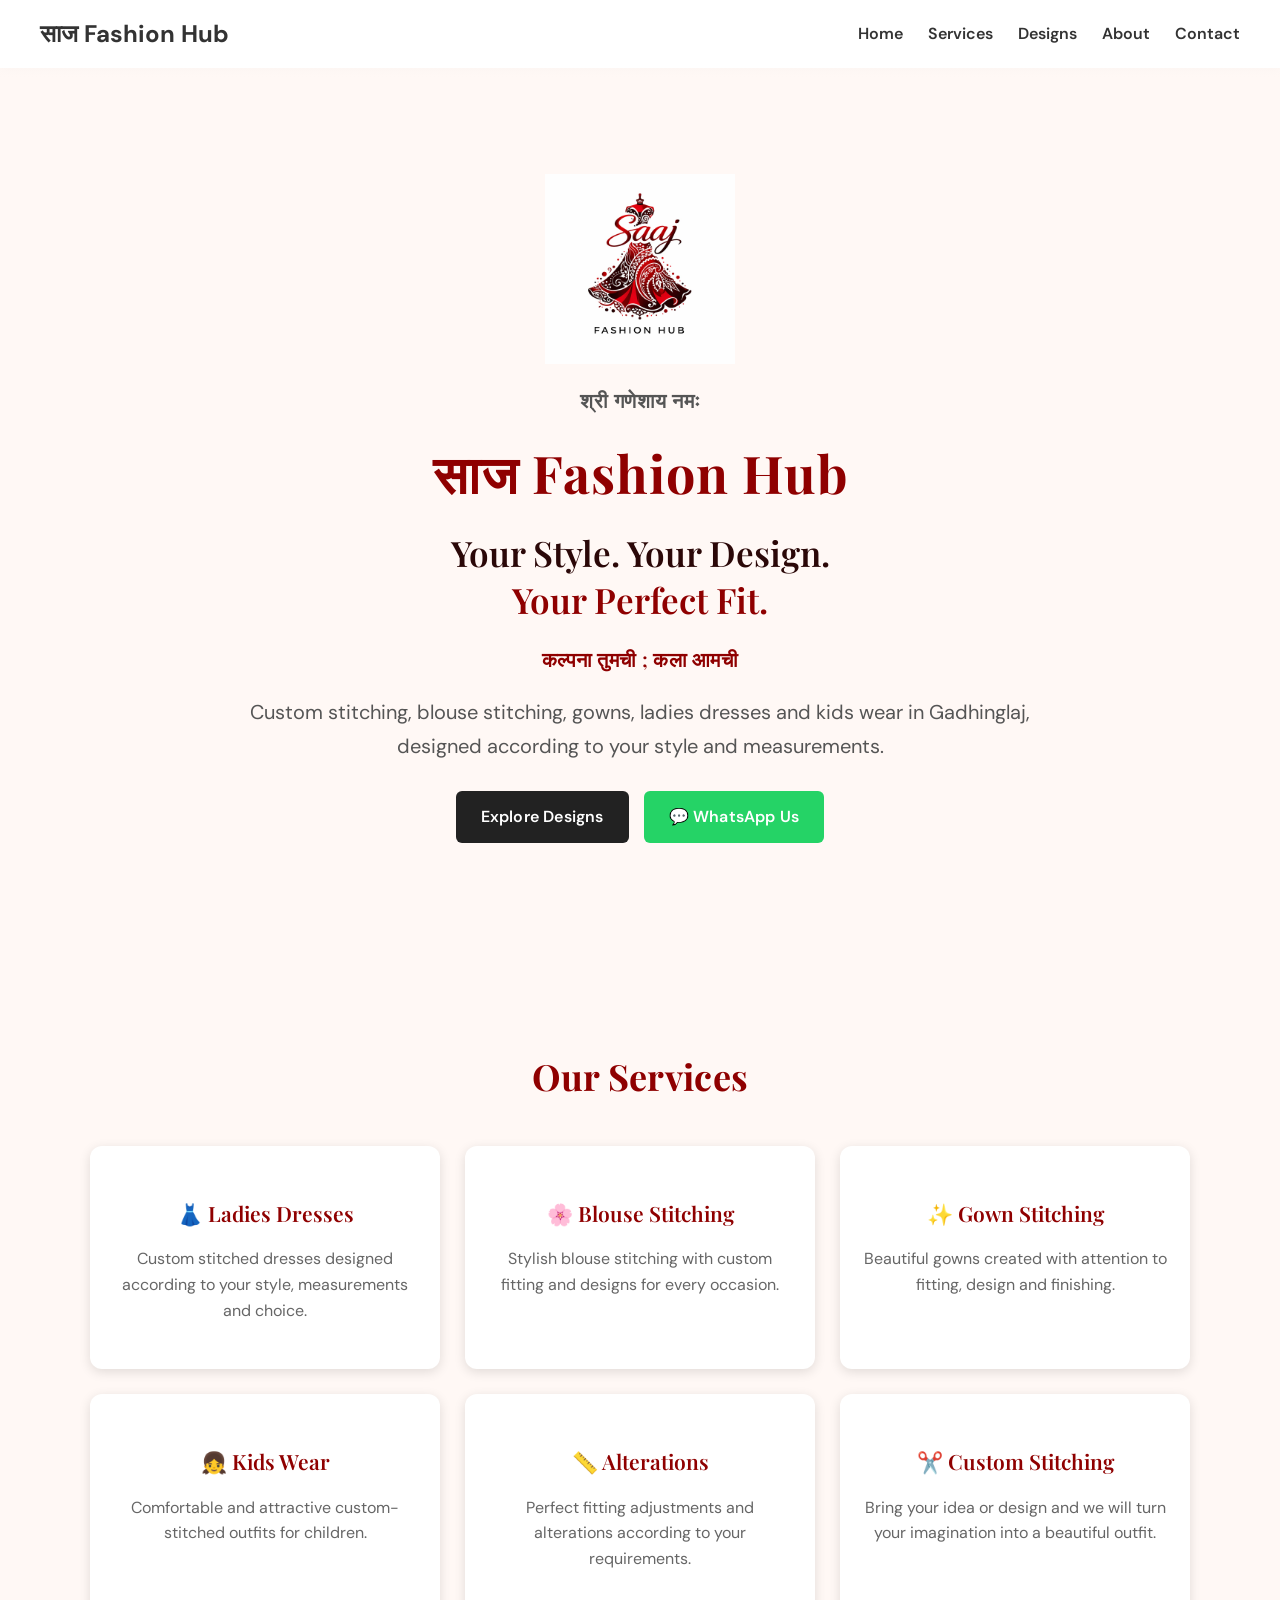
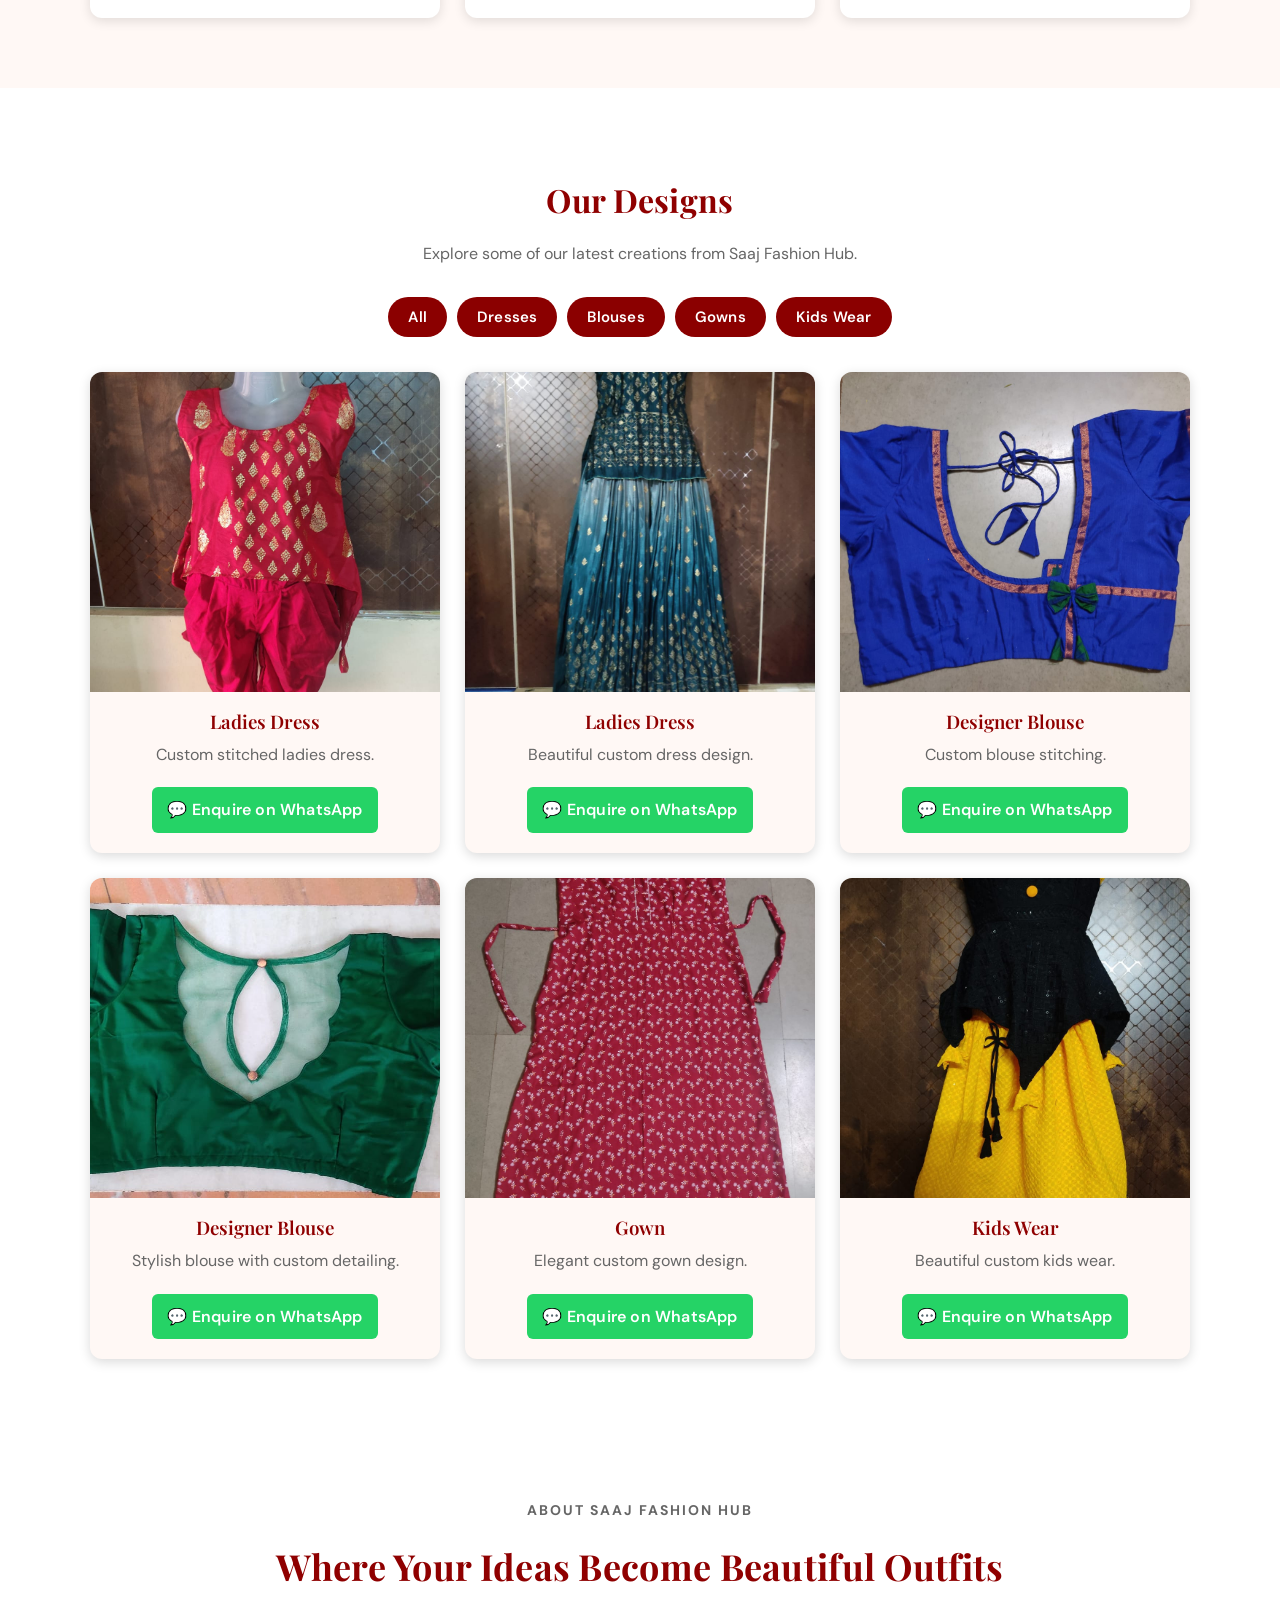
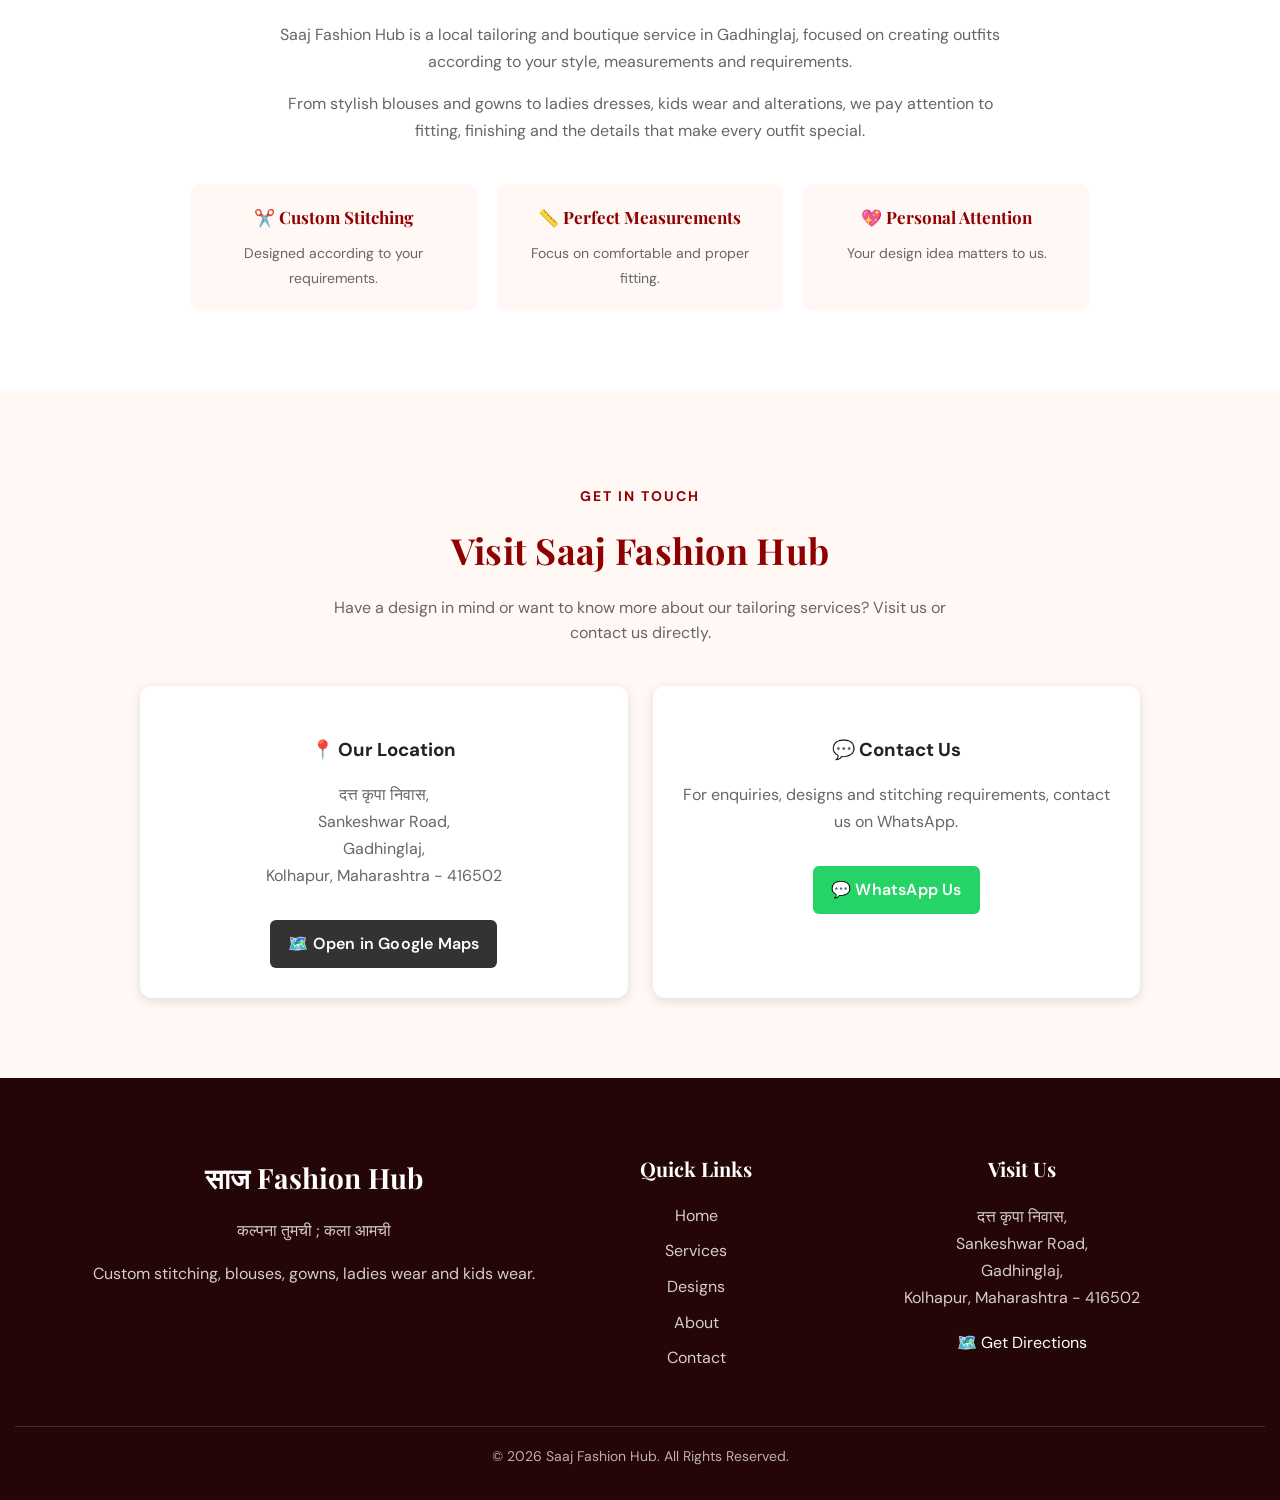
==== index.html @ f3769631 "Improve WhatsApp enquiry messages" ====
<!DOCTYPE html>
<html lang="en">

<head>
    <meta charset="UTF-8">
    <meta name="viewport" content="width=device-width, initial-scale=1.0">

    <title>Saaj Fashion Hub | Ladies Tailor & Boutique in Gadhinglaj</title>

    <meta name="description"
        content="Saaj Fashion Hub in Gadhinglaj offers custom stitching, blouse stitching, gowns, ladies dresses, kids wear and alterations. कल्पना तुमची ; कला आमची.">

    <meta name="keywords"
        content="Saaj Fashion Hub, ladies tailor Gadhinglaj, blouse stitching Gadhinglaj, boutique Gadhinglaj, gown stitching Gadhinglaj, ladies dress stitching, kids wear Gadhinglaj">

    <meta name="author" content="Saaj Fashion Hub">
    <link rel="canonical" href="https://pranavrpatil1318-ui.github.io/Saaj-Fashion-Hub/">
    <meta property="og:title" content="Saaj Fashion Hub | Ladies Tailor & Boutique in Gadhinglaj">
<meta property="og:description" content="Custom stitching, blouse stitching, gowns, ladies dresses, kids wear and alterations at Saaj Fashion Hub, Gadhinglaj.">
<meta property="og:type" content="website">
<meta property="og:url" content="https://pranavrpatil1318-ui.github.io/Saaj-Fashion-Hub/">
<meta property="og:image" content="https://pranavrpatil1318-ui.github.io/Saaj-Fashion-Hub/images/logo.png">

    <link rel="stylesheet" href="style.css">

    <meta name="google-site-verification"
        content="c6iJIq9mp8obodP8OhwA_ftRxwxPHkOxK2a_diycjRs">

</head>

<body>

    <nav class="navbar">

        <div class="logo">
            साज Fashion Hub
        </div>

        <div class="nav-links">
            <a href="#home">Home</a>
            <a href="#services">Services</a>
            <a href="#designs">Designs</a>
            <a href="#about">About</a>
            <a href="#contact">Contact</a>
        </div>

    </nav>


    <header class="hero" id="home">

        <div class="hero-content">

            <img src="images/logo.png"
                alt="Saaj Fashion Hub logo"
                class="hero-logo">

            <p class="hero-small">श्री गणेशाय नमः</p>

            <h1>साज Fashion Hub</h1>

            <h2 class="hero-headline">
                Your Style. Your Design.<br>
                <span>Your Perfect Fit.</span>
            </h2>

            <p class="hero-tagline">
                कल्पना तुमची ; कला आमची
            </p>

            <p class="hero-description">
    Custom stitching, blouse stitching, gowns, ladies dresses and kids wear
    in Gadhinglaj, designed according to your style and measurements.
</p>
            <div class="hero-buttons">

                <a href="#designs" class="hero-button">
                    Explore Designs
                </a>

                <a href="https://wa.me/9764512501"
                    target="_blank"
                    rel="noopener noreferrer"
                    class="hero-button whatsapp-hero">
                    💬 WhatsApp Us
                </a>

            </div>

        </div>

    </header>


    <section class="services" id="services">

        <h2>Our Services</h2>

        <div class="service-container">

            <div class="service-card">
                <h3>👗 Ladies Dresses</h3>
                <p>
                    Custom stitched dresses designed according to
                    your style, measurements and choice.
                </p>
            </div>

            <div class="service-card">
                <h3>🌸 Blouse Stitching</h3>
                <p>
                    Stylish blouse stitching with custom fitting
                    and designs for every occasion.
                </p>
            </div>

            <div class="service-card">
                <h3>✨ Gown Stitching</h3>
                <p>
                    Beautiful gowns created with attention to
                    fitting, design and finishing.
                </p>
            </div>

            <div class="service-card">
                <h3>👧 Kids Wear</h3>
                <p>
                    Comfortable and attractive custom-stitched
                    outfits for children.
                </p>
            </div>

            <div class="service-card">
                <h3>📏 Alterations</h3>
                <p>
                    Perfect fitting adjustments and alterations
                    according to your requirements.
                </p>
            </div>

            <div class="service-card">
                <h3>✂️ Custom Stitching</h3>
                <p>
                    Bring your idea or design and we will turn
                    your imagination into a beautiful outfit.
                </p>
            </div>

        </div>

    </section>


    <section class="designs" id="designs">

        <h2>Our Designs</h2>

        <p>
            Explore some of our latest creations from Saaj Fashion Hub.
        </p>

        <div class="filter-buttons">

            <button onclick="filterDesigns('all')">All</button>
            <button onclick="filterDesigns('dress')">Dresses</button>
            <button onclick="filterDesigns('blouse')">Blouses</button>
            <button onclick="filterDesigns('gown')">Gowns</button>
            <button onclick="filterDesigns('kids')">Kids Wear</button>

        </div>


        <div class="design-container">

            <div class="design-card dress">

                <img src="images/ladies-dress-1.jpg"
                    alt="Ladies dress stitching design in Gadhinglaj"
                    loading="lazy"
                    onclick="openImage(this.src)">

                <h3>Ladies Dress</h3>

                <p>
                    Custom stitched ladies dress.
                </p>

                <a href="https://wa.me/9764512501?text=Hello%20Saaj%20Fashion%20Hub%2C%20I%20am%20interested%20in%20the%20Ladies%20Dress.%20I%20would%20like%20to%20know%20more%20about%20the%20price%20and%20stitching%20options."
                    target="_blank"
                    rel="noopener noreferrer"
                    class="whatsapp-button">
                    💬 Enquire on WhatsApp
                </a>

            </div>


            <div class="design-card dress">

                <img src="images/ladies-dress-2.jpg"
                    alt="Ladies dress custom stitching design"
                    loading="lazy"
                    onclick="openImage(this.src)">

                <h3>Ladies Dress</h3>

                <p>
                    Beautiful custom dress design.
                </p>

                <a href="https://wa.me/9764512501?text=Hello%20Saaj%20Fashion%20Hub%2C%20I%20am%20interested%20in%20the%20Ladies%20Dress.%20I%20would%20like%20to%20know%20more%20about%20the%20price%20and%20stitching%20options."
                    target="_blank"
                    rel="noopener noreferrer"
                    class="whatsapp-button">
                    💬 Enquire on WhatsApp
                </a>

            </div>


            <div class="design-card blouse">

                <img src="images/blouse-1.jpg"
                    alt="Designer blouse stitching design in Gadhinglaj"
                    loading="lazy"
                    onclick="openImage(this.src)">

                <h3>Designer Blouse</h3>

                <p>
                    Custom blouse stitching.
                </p>

                <a href="https://wa.me/9764512501?text=Hello%20Saaj%20Fashion%20Hub%2C%20I%20am%20interested%20in%20the%20Designer%20Blouse.%20I%20would%20like%20to%20know%20more%20about%20the%20price%20and%20stitching%20options."
                    target="_blank"
                    rel="noopener noreferrer"
                    class="whatsapp-button">
                    💬 Enquire on WhatsApp
                </a>

            </div>


            <div class="design-card blouse">

                <img src="images/blouse-2.jpg"
                    alt="Stylish custom blouse stitching design"
                    loading="lazy"
                    onclick="openImage(this.src)">

                <h3>Designer Blouse</h3>

                <p>
                    Stylish blouse with custom detailing.
                </p>

                <a href="https://wa.me/9764512501?text=Hello%20Saaj%20Fashion%20Hub%2C%20I%20am%20interested%20in%20the%20Designer%20Blouse.%20I%20would%20like%20to%20know%20more%20about%20the%20price%20and%20stitching%20options."
                    target="_blank"
                    rel="noopener noreferrer"
                    class="whatsapp-button">
                    💬 Enquire on WhatsApp
                </a>

            </div>


            <div class="design-card gown">

                <img src="images/gown-1.jpg"
                    alt="Custom gown stitching design in Gadhinglaj"
                    loading="lazy"
                    onclick="openImage(this.src)">

                <h3>Gown</h3>

                <p>
                    Elegant custom gown design.
                </p>

                <a href="https://wa.me/9764512501?text=Hello%20Saaj%20Fashion%20Hub%2C%20I%20am%20interested%20in%20the%20Gown%20design.%20I%20would%20like%20to%20know%20more%20about%20the%20price%20and%20stitching%20options."
   target="_blank"
   rel="noopener noreferrer"
   class="whatsapp-button">
    💬 Enquire on WhatsApp
</a>

            </div>


            <div class="design-card kids">

                <img src="images/kids-wear-1.jpg"
                    alt="Custom kids wear stitching design"
                    loading="lazy"
                    onclick="openImage(this.src)">

                <h3>Kids Wear</h3>

                <p>
                    Beautiful custom kids wear.
                </p>

                <a href="https://wa.me/9764512501?text=Hello%20Saaj%20Fashion%20Hub%2C%20I%20am%20interested%20in%20the%20Kids%20Wear.%20I%20would%20like%20to%20know%20more%20about%20the%20price%20and%20stitching%20options."
                    target="_blank"
                    rel="noopener noreferrer"
                    class="whatsapp-button">
                    💬 Enquire on WhatsApp
                </a>

            </div>

        </div>

    </section>


    <section class="about" id="about">

        <div class="about-container">

            <div class="about-content">

                <p class="about-small">
                    ABOUT SAAJ FASHION HUB
                </p>

                <h2>
                    Where Your Ideas Become Beautiful Outfits
                </h2>

                <p>
                    Saaj Fashion Hub is a local tailoring and boutique
                    service in Gadhinglaj, focused on creating outfits
                    according to your style, measurements and requirements.
                </p>

                <p>
                    From stylish blouses and gowns to ladies dresses,
                    kids wear and alterations, we pay attention to
                    fitting, finishing and the details that make every
                    outfit special.
                </p>

                <div class="about-points">

                    <div>
                        <strong>✂️ Custom Stitching</strong>
                        <span>
                            Designed according to your requirements.
                        </span>
                    </div>

                    <div>
                        <strong>📏 Perfect Measurements</strong>
                        <span>
                            Focus on comfortable and proper fitting.
                        </span>
                    </div>

                    <div>
                        <strong>💖 Personal Attention</strong>
                        <span>
                            Your design idea matters to us.
                        </span>
                    </div>

                </div>

            </div>

        </div>

    </section>


    <section class="contact" id="contact">

        <div class="contact-container">

            <p class="contact-small">
                GET IN TOUCH
            </p>

            <h2>
                Visit Saaj Fashion Hub
            </h2>

            <p class="contact-intro">
                Have a design in mind or want to know more about our
                tailoring services? Visit us or contact us directly.
            </p>

            <div class="contact-details">

                <div class="contact-card">

                    <h3>📍 Our Location</h3>

                    <p>
                        दत्त कृपा निवास,<br>
                        Sankeshwar Road,<br>
                        Gadhinglaj,<br>
                        Kolhapur, Maharashtra - 416502
                    </p>

                    <a href="https://maps.app.goo.gl/RDECCfqdsTV9KiGFA"
                        target="_blank"
                        rel="noopener noreferrer"
                        class="map-button">
                        🗺️ Open in Google Maps
                    </a>

                </div>


                <div class="contact-card">

                    <h3>💬 Contact Us</h3>

                    <p>
                        For enquiries, designs and stitching
                        requirements, contact us on WhatsApp.
                    </p>

                    <a href="https://wa.me/9764512501"
                        target="_blank"
                        rel="noopener noreferrer"
                        class="whatsapp-contact">
                        💬 WhatsApp Us
                    </a>

                </div>

            </div>

        </div>

    </section>


    <footer>

        <div class="footer-container">

            <div class="footer-brand">

                <h2>
                    साज Fashion Hub
                </h2>

                <p>
                    कल्पना तुमची ; कला आमची
                </p>

                <p>
                    Custom stitching, blouses, gowns,
                    ladies wear and kids wear.
                </p>

            </div>


            <div class="footer-links">

                <h3>
                    Quick Links
                </h3>

                <a href="#home">Home</a>
                <a href="#services">Services</a>
                <a href="#designs">Designs</a>
                <a href="#about">About</a>
                <a href="#contact">Contact</a>

            </div>


            <div class="footer-contact">

                <h3>
                    Visit Us
                </h3>

                <p>
                    दत्त कृपा निवास,<br>
                    Sankeshwar Road,<br>
                    Gadhinglaj,<br>
                    Kolhapur, Maharashtra - 416502
                </p>

                <a href="https://maps.app.goo.gl/d9jrXEjyaRU248mL9"
                    target="_blank"
                    rel="noopener noreferrer">
                    🗺️ Get Directions
                </a>

            </div>

        </div>


        <div class="footer-bottom">

            <p>
                © 2026 Saaj Fashion Hub. All Rights Reserved.
            </p>

        </div>

    </footer>


    <script>

        function filterDesigns(category) {

            const cards = document.querySelectorAll(".design-card");

            cards.forEach(function (card) {

                if (category === "all") {
                    card.style.display = "block";
                }
                else if (card.classList.contains(category)) {
                    card.style.display = "block";
                }
                else {
                    card.style.display = "none";
                }

            });

        }


        function openImage(imageSource) {

            document.getElementById("imageModal").style.display = "flex";

            document.getElementById("popupImage").src = imageSource;

        }


        function closeImage() {

            document.getElementById("imageModal").style.display = "none";

        }

    </script>


    <div id="imageModal" class="image-modal">

        <span class="close-button"
            onclick="closeImage()">
            &times;
        </span>

        <img id="popupImage"
            src=""
            alt="Saaj Fashion Hub design preview">

    </div>

</body>

</html>
---- style.css ----
@import url('https://fonts.googleapis.com/css2?family=DM+Sans:wght@400;500;600;700&family=Playfair+Display:wght@500;600;700&display=swap');
html{
    scroll-behavior: smooth;
}
.navbar {
    display: flex;
    justify-content: space-between;
    align-items: center;
    padding: 15px 40px;
    background-color: white;
    box-shadow: 0 2px 8px rgba(0, 0, 0, 0.15);
}

.logo {
    font-size: 24px;
    font-weight: bold;
}

.nav-links {
    display: flex;
    gap: 25px;
}

.nav-links a {
    text-decoration: none;
    color: #333;
    font-weight: bold;
}

.nav-links a:hover {
    color: #8b0000;
}
body {
    margin: 0;
    font-family: Arial, sans-serif;
    text-align: center;
    background-color: #fff8f5;
    color: #333;
}

header {
    background-color: #8b0000;
    color: white;
    padding: 25px;
}

header h1 {
    margin: 0;
    font-size: 40px;
}

header p {
    font-size: 18px;
}

.hero {
    padding: 70px 20px;
}

.hero h2 {
    font-size: 35px;
}

.hero p {
    font-size: 20px;
}

button {
    background-color: #8b0000;
    color: white;
    border: none;
    padding: 12px 25px;
    border-radius: 5px;
    cursor: pointer;
    font-size: 16px;
}

.services {
    padding: 50px 20px;
}

.service-container {
    display: flex;
    justify-content: center;
    gap: 20px;
    flex-wrap: wrap;
}

.service {
    background-color: white;
    width: 220px;
    padding: 25px;
    border-radius: 10px;
    box-shadow: 0 3px 10px rgba(0, 0, 0, 0.15);
}

.about {
    padding: 50px 20px;
}

.contact {
    padding: 50px 20px;
    background-color: #f2e0dc;
}

footer {
    background-color: #333;
    color: white;
    padding: 15px;
}

.designs {
    padding: 60px 20px;
    background-color: white;
}

.designs h2 {
    font-size: 32px;
    margin-bottom: 10px;
}

.designs > p {
    color: #666;
    margin-bottom: 30px;
}

.design-container {
    max-width: 1100px;
    margin: auto;
    display: grid;
    grid-template-columns: repeat(3, 1fr);
    gap: 25px;
}

.design-card {
    background-color: #fff8f5;
    border-radius: 12px;
    overflow: hidden;
    box-shadow: 0 3px 12px rgba(0, 0, 0, 0.15);
    transition: transform 0.3s ease;
}

.design-card:hover {
    transform: translateY(-5px);
}

.design-card img {
    width: 100%;
    height: 320px;
    object-fit: cover;
    display: block;
}

.design-card h3 {
    margin: 15px 10px 5px;
}

.design-card p {
    margin: 5px 15px 20px;
    color: #666;
}

@media (max-width: 768px) {

    .design-container {
        grid-template-columns: repeat(2, 1fr);
        gap: 15px;
    }

    .design-card img {
        height: 250px;
    }

}

.filter-buttons {
    display: flex;
    justify-content: center;
    gap: 10px;
    flex-wrap: wrap;
    margin: 25px 0 35px;
}

.filter-buttons button {
    padding: 10px 20px;
    border: none;
    border-radius: 25px;
    background-color: #8b0000;
    color: white;
    cursor: pointer;
    font-size: 15px;
}

.filter-buttons button:hover {
    background-color: #5c0000;
}

.image-modal {
    display: none;
    position: fixed;
    z-index: 1000;
    left: 0;
    top: 0;
    width: 100%;
    height: 100%;
    background-color: rgba(0, 0, 0, 0.85);

    justify-content: center;
    align-items: center;
}

.image-modal img {
    max-width: 90%;
    max-height: 85%;
    object-fit: contain;
    border-radius: 10px;
}

.close-button {
    position: absolute;
    top: 20px;
    right: 35px;

    color: white;
    font-size: 40px;
    font-weight: bold;

    cursor: pointer;
}

.whatsapp-button{
    display: inline-block;
    margin: 0 15px 20px;
    padding: 10px 15px;
    text-decoration: none;
    color: white;
    background-color: #25D366;
    border-radius: 6px;
    font-weight: bold;
}

.whatsapp-button:hover {
    opacity: 0.85;
}

@media (max-width: 768px) {

    header {
        padding: 15px;
    }

    nav {
        flex-direction: column;
        gap: 10px;
    }

    nav a {
        font-size: 16px;
    }

    .hero {
        padding: 60px 20px;
        text-align: center;
    }

    .hero h1 {
        font-size: 32px;
    }

    .hero p {
        font-size: 16px;
    }

    .services-container {
        grid-template-columns: 1fr;
    }

    .design-container {
        grid-template-columns: repeat(2, 1fr);
        gap: 15px;
    }

    .design-card img {
        height: 250px;
    }
    .hero h1 {
    font-size: 36px;
}

.hero-tagline {
    font-size: 20px;
}

.hero-description {
    font-size: 16px;
}

.service-container {
    grid-template-columns: 1fr;
}


}

.hero {
    min-height: 80vh;
    padding: 80px 20px;

    display: flex;
    justify-content: center;
    align-items: center;

    text-align: center;

    background: linear-gradient(
        rgba(255, 248, 245, 0.92),
        rgba(255, 248, 245, 0.92)
    );
}

.hero-content {
    max-width: 800px;
}

.hero-small {
    font-size: 18px;
    margin-bottom: 15px;
}

.hero h1 {
    font-size: 52px;
    margin: 10px 0;
}

.hero-tagline {
    font-size: 24px;
    font-weight: bold;
    margin-bottom: 20px;
}

.hero-description {
    font-size: 18px;
    color: #666;
    line-height: 1.6;
    margin-bottom: 30px;
}

.hero-buttons {
    display: flex;
    justify-content: center;
    gap: 15px;
    flex-wrap: wrap;
}

.hero-button {
    display: inline-block;
    padding: 13px 25px;

    background-color: #222;
    color: white;

    text-decoration: none;
    border-radius: 6px;

    font-weight: bold;
}

.hero-button:hover {
    opacity: 0.85;
}

.whatsapp-hero {
    background-color: #25D366;
}

.hero {
    color: #222;
}

.hero-small {
    color: #555;
}

.hero h1 {
    color: #222;
}

.hero-tagline {
    color: #333;
}

.hero-description {
    color: #555;
}

.services {
    padding: 70px 20px;
    text-align: center;
    background-color: #fff8f5;
}

.services h2 {
    font-size: 36px;
    margin-bottom: 40px;
    color: #222;
}

.service-container {
    max-width: 1100px;
    margin: auto;

    display: grid;
    grid-template-columns: repeat(3, 1fr);
    gap: 25px;
}

.service-card {
    background-color: white;
    padding: 30px 20px;

    border-radius: 12px;

    box-shadow: 0 3px 12px rgba(0, 0, 0, 0.12);

    transition: transform 0.3s ease,
                box-shadow 0.3s ease;
}

.service-card:hover {
    transform: translateY(-6px);

    box-shadow: 0 8px 20px rgba(0, 0, 0, 0.18);
}

.service-card h3 {
    font-size: 21px;
    margin-bottom: 15px;
    color: #222;
}

.service-card p {
    color: #666;
    line-height: 1.6;
}

@media (max-width: 768px) {

    /* Navigation */
    .navbar {
        flex-direction: column;
        gap: 15px;
        padding: 15px;
    }

    .nav-links {
        flex-wrap: wrap;
        justify-content: center;
        gap: 12px;
    }

    /* Hero */
    .hero {
        min-height: 70vh;
        padding: 50px 20px;
    }

    .hero h1 {
        font-size: 36px;
    }

    .hero-tagline {
        font-size: 20px;
    }

    .hero-description {
        font-size: 16px;
    }

    .hero-buttons {
        flex-direction: column;
        align-items: center;
    }

    /* Services */
    .service-container {
        grid-template-columns: 1fr;
        gap: 18px;
    }

    .service-card {
        padding: 25px 18px;
    }

    /* Designs */
    .design-container {
        grid-template-columns: repeat(2, 1fr);
        gap: 12px;
    }

    .design-card img {
        height: 220px;
    }

    /* WhatsApp buttons */
    .whatsapp-button {
        font-size: 13px;
        padding: 9px 10px;
    }
}

@media screen and (max-width: 768px) {

    .service-container {
        grid-template-columns: 1fr !important;
    }

    .design-container {
        grid-template-columns: repeat(2, 1fr) !important;
    }

    .navbar {
        flex-direction: column;
    }

    .nav-links {
        flex-wrap: wrap;
        justify-content: center;
    }

    .hero h1 {
        font-size: 36px;
    }

    .hero-buttons {
        flex-direction: column;
        align-items: center;
    }

    .about-content h2 {
    font-size: 28px;
}

.about-points {
    grid-template-columns: 1fr;
}

footer {
    background-color: #222;
    color: white;
    padding-top: 50px;
}

.footer-container {
    max-width: 1100px;
    margin: auto;
    padding: 0 20px 40px;

    display: grid;
    grid-template-columns: 2fr 1fr 1.5fr;
    gap: 40px;
}

.footer-brand h2 {
    margin-bottom: 10px;
}

.footer-brand p,
.footer-contact p {
    color: #ccc;
    line-height: 1.6;
}

.footer-links h3,
.footer-contact h3 {
    margin-bottom: 15px;
}

.footer-links a {
    display: block;
    color: #ccc;
    text-decoration: none;
    margin-bottom: 10px;
}

.footer-links a:hover {
    color: white;
}

.footer-contact a {
    color: white;
    text-decoration: none;
}

.footer-bottom {
    border-top: 1px solid #444;
    text-align: center;
    padding: 15px 20px;
}

.footer-bottom p {
    margin: 0;
    color: #aaa;
    font-size: 14px;
}
}

.about {
    padding: 80px 20px;
    background-color: #ffffff;
}

.about-container {
    max-width: 900px;
    margin: auto;
}

.about-content {
    text-align: center;
}

.about-small {
    font-size: 14px;
    font-weight: bold;
    letter-spacing: 2px;
    color: #777;
}

.about-content h2 {
    font-size: 36px;
    color: #222;
    margin: 15px 0 25px;
}

.about-content > p {
    max-width: 750px;
    margin: 0 auto 15px;
    color: #666;
    line-height: 1.7;
}

.about-points {
    display: grid;
    grid-template-columns: repeat(3, 1fr);
    gap: 20px;
    margin-top: 40px;
}

.about-points div {
    padding: 20px;
    background-color: #fff8f5;
    border-radius: 10px;
}

.about-points strong {
    display: block;
    color: #222;
    margin-bottom: 8px;
}

.about-points span {
    color: #666;
    font-size: 14px;
    line-height: 1.5;
}

.contact {
    padding: 80px 20px;
    background-color: #fff8f5;
    text-align: center;
}

.contact-container {
    max-width: 1000px;
    margin: auto;
}

.contact-small {
    font-size: 14px;
    font-weight: bold;
    letter-spacing: 2px;
    color: #777;
}

.contact h2 {
    font-size: 36px;
    color: #222;
    margin: 15px 0;
}

.contact-intro {
    max-width: 650px;
    margin: 0 auto 40px;
    color: #666;
    line-height: 1.6;
}

.contact-details {
    display: grid;
    grid-template-columns: repeat(2, 1fr);
    gap: 25px;
}

.contact-card {
    background-color: white;
    padding: 30px;
    border-radius: 12px;
    box-shadow: 0 3px 12px rgba(0, 0, 0, 0.12);
}

.contact-card h3 {
    color: #222;
    margin-bottom: 15px;
}

.contact-card p {
    color: #666;
    line-height: 1.7;
}

.map-button,
.whatsapp-contact {
    display: inline-block;
    margin-top: 15px;
    padding: 11px 18px;
    text-decoration: none;
    color: white;
    border-radius: 6px;
    font-weight: bold;
}

.map-button {
    background-color: #333;
}

.whatsapp-contact {
    background-color: #25D366;
}

.map-button:hover,
.whatsapp-contact:hover {
    opacity: 0.85;
}

footer {
    background-color: #222;
    color: white;
    padding-top: 50px;
}

.footer-container {
    max-width: 1100px;
    margin: auto;
    padding: 0 20px 40px;

    display: grid;
    grid-template-columns: 2fr 1fr 1.5fr;
    gap: 40px;
}

.footer-brand h2 {
    margin-bottom: 10px;
}

.footer-brand p,
.footer-contact p {
    color: #ccc;
    line-height: 1.6;
}

.footer-links h3,
.footer-contact h3 {
    margin-bottom: 15px;
}

.footer-links a {
    display: block;
    color: #ccc;
    text-decoration: none;
    margin-bottom: 10px;
}

.footer-links a:hover {
    color: white;
}

.footer-contact a {
    color: white;
    text-decoration: none;
}

.footer-bottom {
    border-top: 1px solid #444;
    text-align: center;
    padding: 15px 20px;
}

.footer-bottom p {
    margin: 0;
    color: #aaa;
    font-size: 14px;
}

/* ========================================
   SAAJ FASHION HUB - COMPLETE TYPOGRAPHY
   ======================================== */

/* Overall website */
body {
    font-family: 'DM Sans', Arial, sans-serif;
    color: #333;
    line-height: 1.6;
}

/* Brand / major headings */
.hero h1,
.services h2,
.designs h2,
.about-content h2,
.contact h2 {
    font-family: 'Playfair Display', Georgia, serif;
    color: #8f0000;
    font-weight: 700;
}

/* HERO */

/* श्री गणेशाय नमः */
.hero-small {
    font-family: 'Playfair Display', Georgia, serif;
    color: #555;
    font-size: 18px;
    font-weight: 600;
    letter-spacing: 0.5px;
}

/* साज Fashion Hub */
.hero h1 {
    font-size: 52px;
    letter-spacing: 1px;
    margin: 10px 0;
}

/* Your Style... */
.hero-tagline {
    font-family: 'Playfair Display', Georgia, serif;
    color: #2b0808;
    font-size: 27px;
    font-weight: 600;
    letter-spacing: 0.3px;
}

/* Description */
.hero-description {
    font-family: 'DM Sans', Arial, sans-serif;
    color: #555;
    font-size: 18px;
    line-height: 1.7;
}

/* SECTION HEADINGS */
.services h2,
.designs h2,
.about-content h2,
.contact h2 {
    letter-spacing: 0.3px;
}

/* SERVICE CARD HEADINGS */
.service-card h3 {
    font-family: 'Playfair Display', Georgia, serif;
    color: #8f0000;
    font-size: 21px;
    font-weight: 600;
}

/* Normal paragraphs */
.service-card p,
.designs > p,
.about-content > p,
.contact-intro,
.contact-card p {
    font-family: 'DM Sans', Arial, sans-serif;
}

/* ABOUT small heading */
.about-small,
.contact-small {
    font-family: 'DM Sans', Arial, sans-serif;
    letter-spacing: 2px;
    font-weight: 700;
    color: #8f0000;
}

/* ABOUT feature titles */
.about-points strong {
    font-family: 'Playfair Display', Georgia, serif;
    color: #8f0000;
    font-size: 17px;
}

/* Gallery card headings */
.design-card h3 {
    font-family: 'Playfair Display', Georgia, serif;
    color: #8f0000;
    font-weight: 600;
}

/* Buttons */
.hero-button,
.whatsapp-button,
.map-button,
.whatsapp-contact,
.filter-buttons button {
    font-family: 'DM Sans', Arial, sans-serif;
    font-weight: 600;
    letter-spacing: 0.2px;
}

/* Navigation */
.navbar a {
    font-family: 'DM Sans', Arial, sans-serif;
    font-weight: 600;
}

/* FOOTER */
footer h2,
footer h3 {
    font-family: 'Playfair Display', Georgia, serif;
}

footer p,
footer a {
    font-family: 'DM Sans', Arial, sans-serif;
}

@media screen and (max-width: 768px) {

    .hero h1 {
        font-size: 38px;
    }

    .hero-tagline {
        font-size: 22px;
    }

    .services h2,
    .designs h2,
    .about-content h2,
    .contact h2 {
        font-size: 30px;
    }

    .service-card h3,
    .design-card h3 {
        font-size: 20px;
    }
}

/* ===== HERO LOGO ===== */

.hero-logo {
    width: 190px;
    height: auto;
    display: block;
    margin: 0 auto 10px;
}

/* Main brand name */
.hero h1 {
    font-family: 'Playfair Display', Georgia, serif;
    font-size: 52px;
    font-weight: 700;
    color: #8f0000;
    margin: 5px 0 15px;
    letter-spacing: 1px;
}

/* Attractive headline */
.hero-headline {
    font-family: 'Playfair Display', Georgia, serif;
    font-size: 30px;
    line-height: 1.35;
    color: #2b0808;
    font-weight: 600;
    margin: 10px 0 15px;
}

.hero-headline span {
    color: #8f0000;
}

/* Marathi tagline */
.hero-tagline {
    font-family: 'Playfair Display', Georgia, serif;
    font-size: 23px;
    font-weight: 600;
    color: #8f0000;
    margin-bottom: 18px;
}

/* Description */
.hero-description {
    font-family: 'DM Sans', Arial, sans-serif;
    color: #555;
    font-size: 17px;
    margin-bottom: 28px;
}

/* Mobile */
@media screen and (max-width: 768px) {

    .hero-logo {
        width: 145px;
    }

    .hero h1 {
        font-size: 37px;
    }

    .hero-headline {
        font-size: 23px;
    }

    .hero-tagline {
        font-size: 20px;
    }

    .hero-description {
        font-size: 16px;
    }
}

/* =================================
   FOOTER
   ================================= */

footer {
    background: #240606;
    color: white;
    padding-top: 55px;
}

.footer-container {
    max-width: 1100px;
    margin: auto;
    padding: 0 20px 45px;

    display: grid;
    grid-template-columns: 2fr 1fr 1.5fr;
    gap: 45px;
}

/* Brand */
.footer-brand h2 {
    font-family: 'Playfair Display', Georgia, serif;
    color: #ffffff;
    font-size: 28px;
    margin-bottom: 8px;
}

.footer-brand .footer-tagline {
    color: #e8a5a5;
    font-family: 'Playfair Display', Georgia, serif;
    font-size: 17px;
    font-weight: 600;
    margin-bottom: 15px;
}

.footer-brand p {
    color: #d6cccc;
    line-height: 1.7;
}

/* Footer headings */
.footer-links h3,
.footer-contact h3 {
    font-family: 'Playfair Display', Georgia, serif;
    color: white;
    font-size: 20px;
    margin-bottom: 18px;
}

/* Quick links */
.footer-links a {
    display: block;
    color: #d6cccc;
    text-decoration: none;
    margin-bottom: 10px;
    transition: color 0.3s ease;
}

.footer-links a:hover {
    color: #ffffff;
}

/* Contact */
.footer-contact p {
    color: #d6cccc;
    line-height: 1.7;
    margin-bottom: 18px;
}

.footer-map {
    display: inline-block;
    padding: 10px 16px;
    background: #8f0000;
    color: white;
    text-decoration: none;
    border-radius: 6px;
    font-weight: 600;
    transition: background 0.3s ease;
}

.footer-map:hover {
    background: #650000;
}

/* Bottom copyright */
.footer-bottom {
    border-top: 1px solid rgba(255,255,255,0.15);
    text-align: center;
    padding: 18px 20px;
}

.footer-bottom p {
    margin: 0;
    color: #bcaeae;
    font-size: 14px;
}

/* Mobile */
@media screen and (max-width: 768px) {

    .footer-container {
        grid-template-columns: 1fr;
        text-align: center;
        gap: 30px;
    }

    .footer-brand h2 {
        font-size: 26px;
    }

    .footer-map {
        margin-top: 5px;
    }
}

/* =================================
   FINAL RESPONSIVE DESIGN
   ================================= */

@media screen and (max-width: 768px) {

    /* Navigation */
    .navbar {
        flex-direction: column;
        gap: 12px;
    }

    .nav-links {
        display: flex;
        flex-wrap: wrap;
        justify-content: center;
        gap: 10px;
    }

    /* Hero */
    .hero {
        min-height: auto;
        padding: 60px 18px;
    }

    .hero-logo {
        width: 145px;
    }

    .hero h1 {
        font-size: 37px;
    }

    .hero-headline {
        font-size: 23px;
    }

    .hero-tagline {
        font-size: 20px;
    }

    .hero-description {
        font-size: 16px;
    }

    .hero-buttons {
        flex-direction: column;
        align-items: center;
    }

    .hero-button {
        width: min(280px, 90%);
        text-align: center;
    }

    /* Services */
    .service-container {
        grid-template-columns: 1fr !important;
    }

    /* Gallery */
    .design-container {
        grid-template-columns: repeat(2, 1fr) !important;
        gap: 15px;
    }

    /* About */
    .about-content h2 {
        font-size: 28px;
    }

    .about-points {
        grid-template-columns: 1fr;
    }

    /* Contact */
    .contact-details {
        grid-template-columns: 1fr;
    }

    /* Footer */
    .footer-container {
        grid-template-columns: 1fr;
        text-align: center;
    }
}

/* ===== LAYOUT FIX ===== */

.service-container {
    display: grid;
    grid-template-columns: repeat(3, 1fr);
    gap: 25px;
}

.design-container {
    display: grid;
    grid-template-columns: repeat(3, 1fr);
    gap: 25px;
}

.contact-details {
    display: grid;
    grid-template-columns: repeat(2, 1fr);
    gap: 25px;
}

.about-points {
    display: grid;
    grid-template-columns: repeat(3, 1fr);
    gap: 20px;
}

.footer-container {
    display: grid;
    grid-template-columns: 2fr 1fr 1.5fr;
    gap: 45px;
}
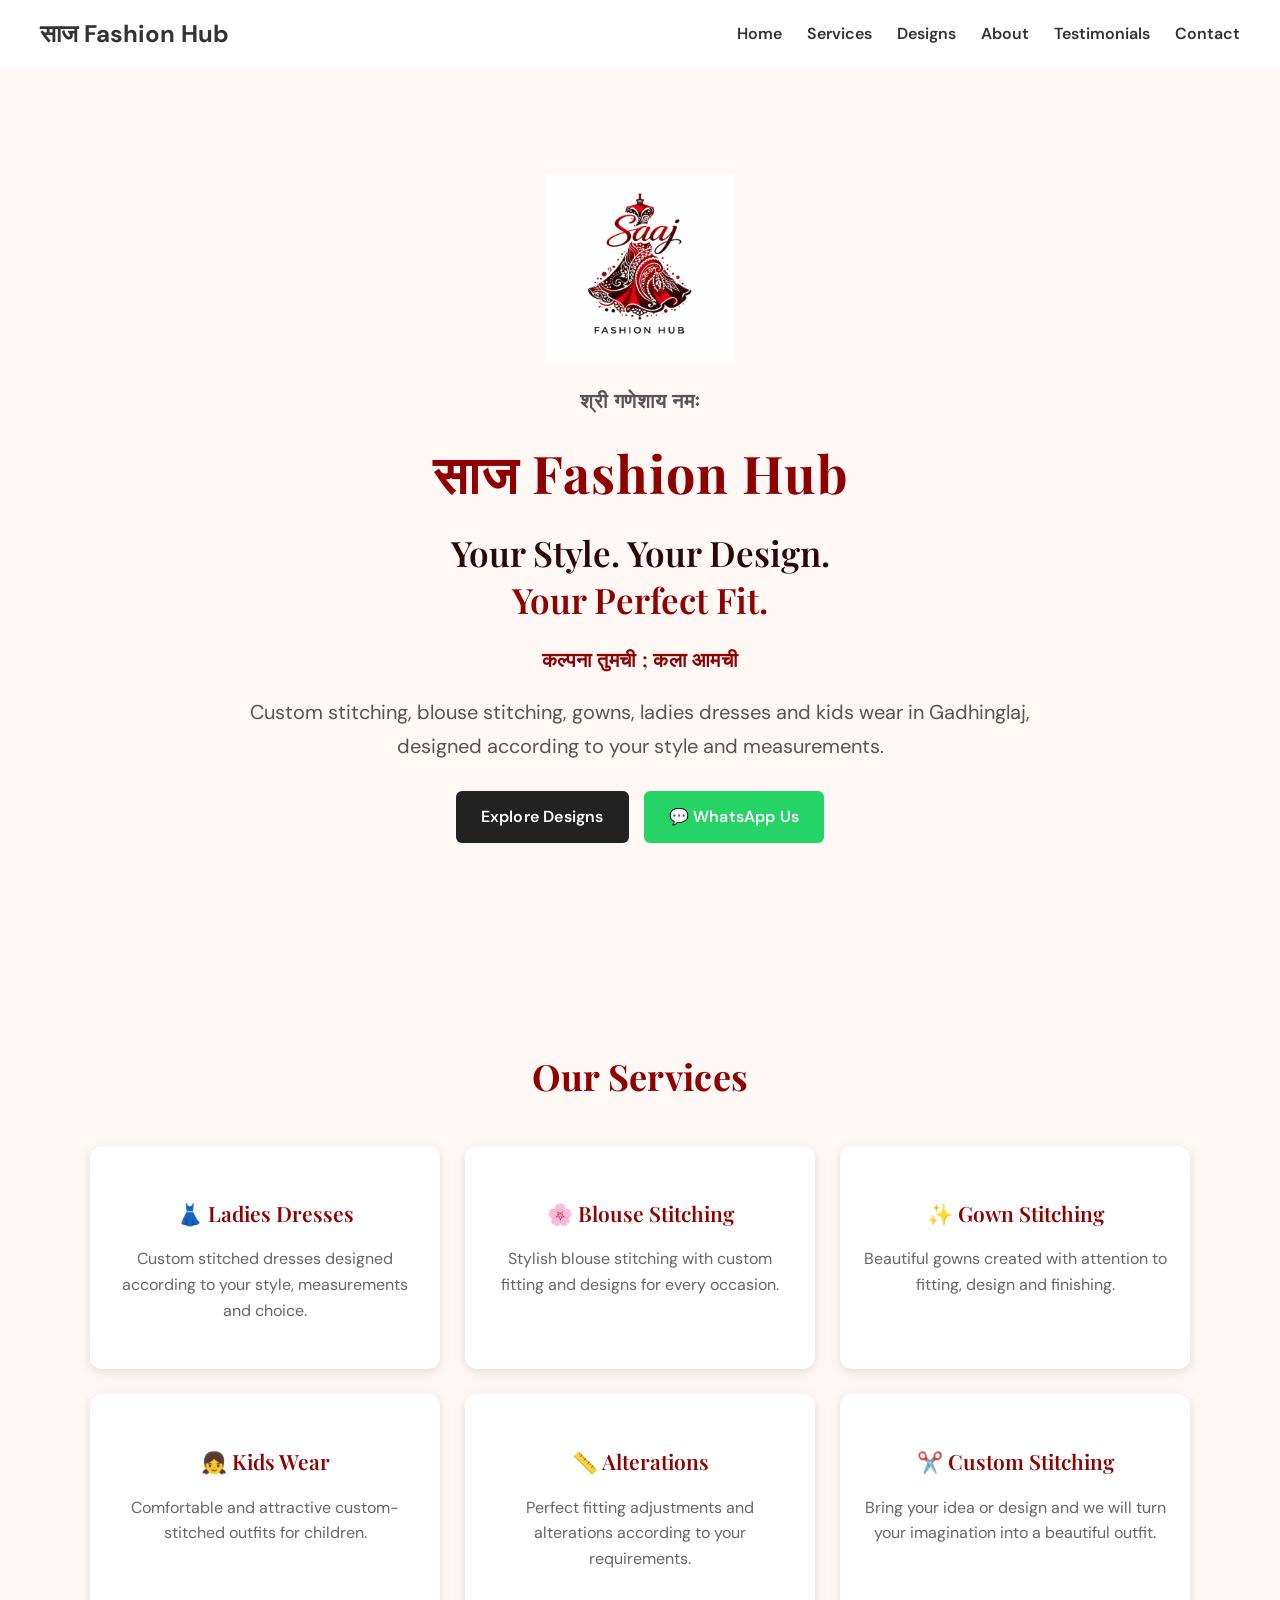
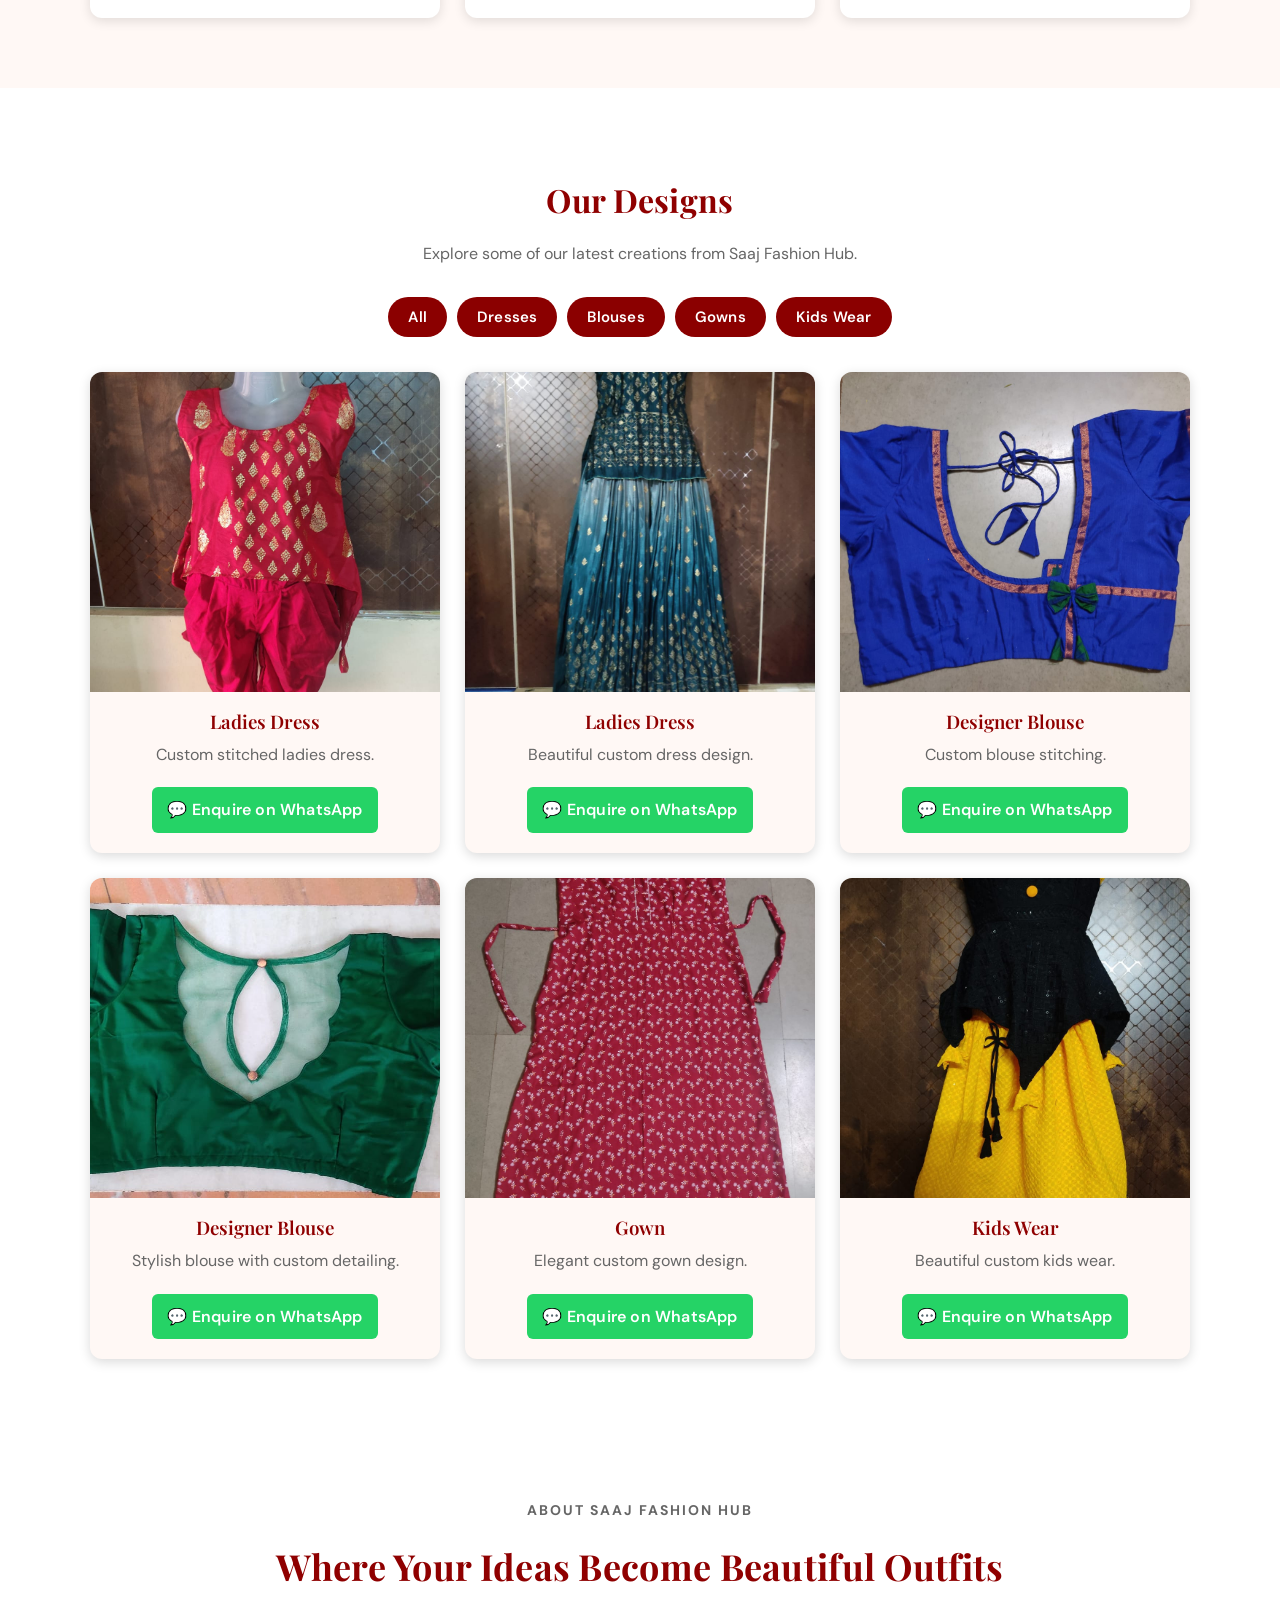
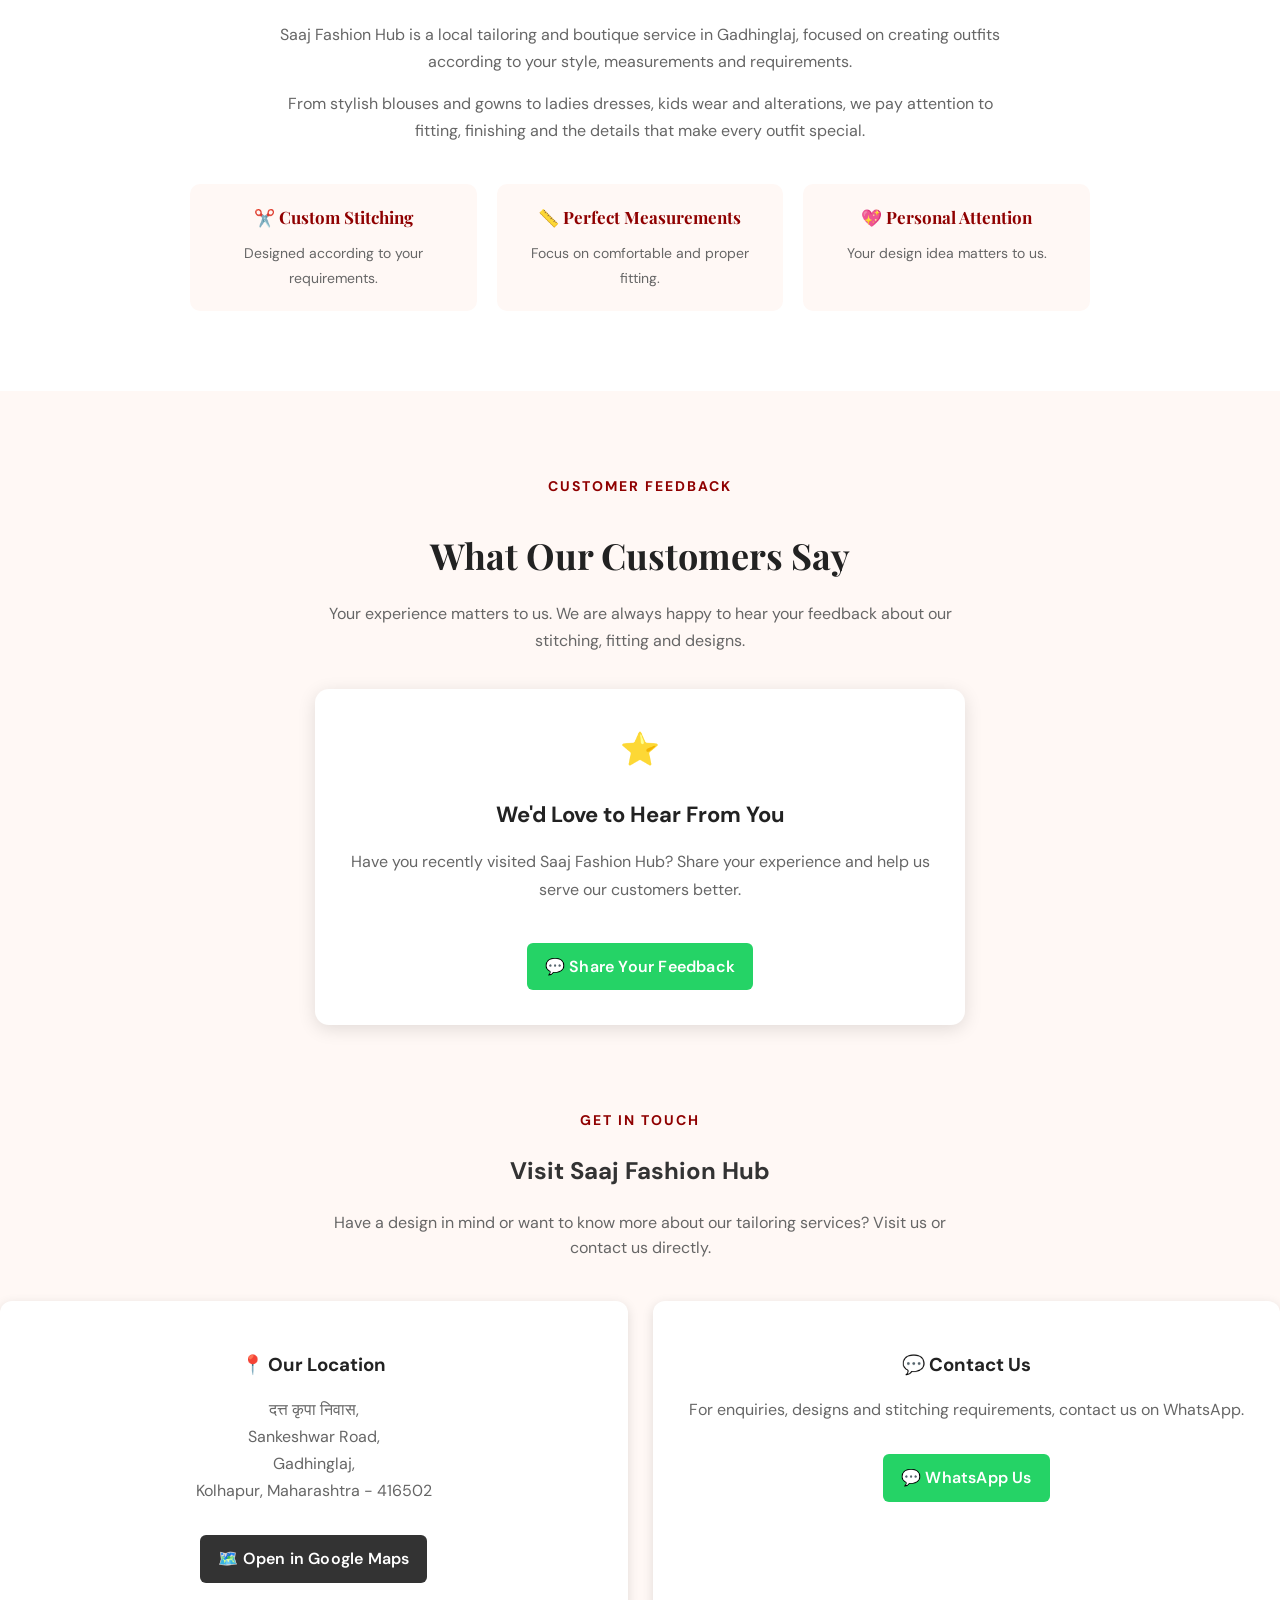
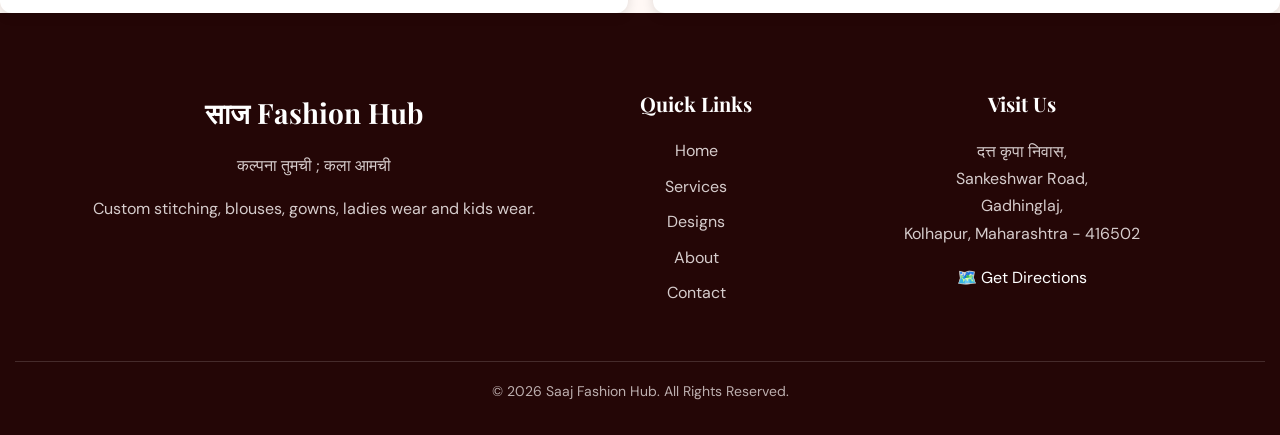
==== commit dd328727: "Add customer feedback section" ====
--- a/index.html
+++ b/index.html
@@ -41,6 +41,7 @@
             <a href="#services">Services</a>
             <a href="#designs">Designs</a>
             <a href="#about">About</a>
+            <a href="#testimonials">Testimonials</a>
             <a href="#contact">Contact</a>
         </div>
 
@@ -371,11 +372,37 @@
         </div>
 
     </section>
-
-
-    <section class="contact" id="contact">
-
-        <div class="contact-container">
+    <section class="testimonials" id="testimonials">
+    <div class="testimonials-container">
+        <p class="testimonials-small">CUSTOMER FEEDBACK</p>
+
+        <h2>What Our Customers Say</h2>
+
+        <p class="testimonials-intro">
+            Your experience matters to us. We are always happy to hear
+            your feedback about our stitching, fitting and designs.
+        </p>
+
+        <div class="feedback-card">
+            <div class="feedback-icon">⭐</div>
+
+            <h3>We'd Love to Hear From You</h3>
+
+            <p>
+                Have you recently visited Saaj Fashion Hub?
+                Share your experience and help us serve our customers better.
+            </p>
+
+            <a
+                href="https://wa.me/9764512501?text=Hello%20Saaj%20Fashion%20Hub%2C%20I%20would%20like%20to%20share%20my%20feedback%20about%20your%20service."
+                target="_blank"
+                rel="noopener noreferrer"
+                class="whatsapp-contact">
+                💬 Share Your Feedback
+            </a>
+        </div>
+    </div>
+</section>
 
             <p class="contact-small">
                 GET IN TOUCH
@@ -563,6 +590,13 @@
             alt="Saaj Fashion Hub design preview">
 
     </div>
+    <script>
+document.getElementById("imageModal").addEventListener("click", function(event) {
+    if (event.target === this) {
+        closeImage();
+    }
+});
+</script>
 
 </body>
 
--- a/style.css
+++ b/style.css
@@ -1263,4 +1263,79 @@
     display: grid;
     grid-template-columns: 2fr 1fr 1.5fr;
     gap: 45px;
+}
+
+/* Testimonials Section */
+
+.testimonials {
+    padding: 70px 20px;
+    text-align: center;
+    background: #fff8f5;
+}
+
+.testimonials-container {
+    max-width: 900px;
+    margin: auto;
+}
+
+.testimonials-small {
+    color: #8f0000;
+    font-size: 14px;
+    font-weight: 700;
+    letter-spacing: 2px;
+    margin-bottom: 10px;
+}
+
+.testimonials h2 {
+    font-family: 'Playfair Display', Georgia, serif;
+    font-size: 36px;
+    color: #222;
+    margin-bottom: 15px;
+}
+
+.testimonials-intro {
+    max-width: 650px;
+    margin: 0 auto 35px;
+    color: #666;
+    line-height: 1.7;
+}
+
+.feedback-card {
+    max-width: 600px;
+    margin: auto;
+    background: white;
+    padding: 35px 25px;
+    border-radius: 14px;
+    box-shadow: 0 4px 18px rgba(0,0,0,0.12);
+}
+
+.feedback-icon {
+    font-size: 32px;
+    margin-bottom: 10px;
+}
+
+.feedback-card h3 {
+    font-size: 22px;
+    color: #222;
+    margin-bottom: 12px;
+}
+
+.feedback-card p {
+    color: #666;
+    line-height: 1.7;
+    margin-bottom: 25px;
+}
+
+@media screen and (max-width: 768px) {
+    .testimonials {
+        padding: 55px 18px;
+    }
+
+    .testimonials h2 {
+        font-size: 29px;
+    }
+
+    .feedback-card {
+        padding: 30px 20px;
+    }
 }
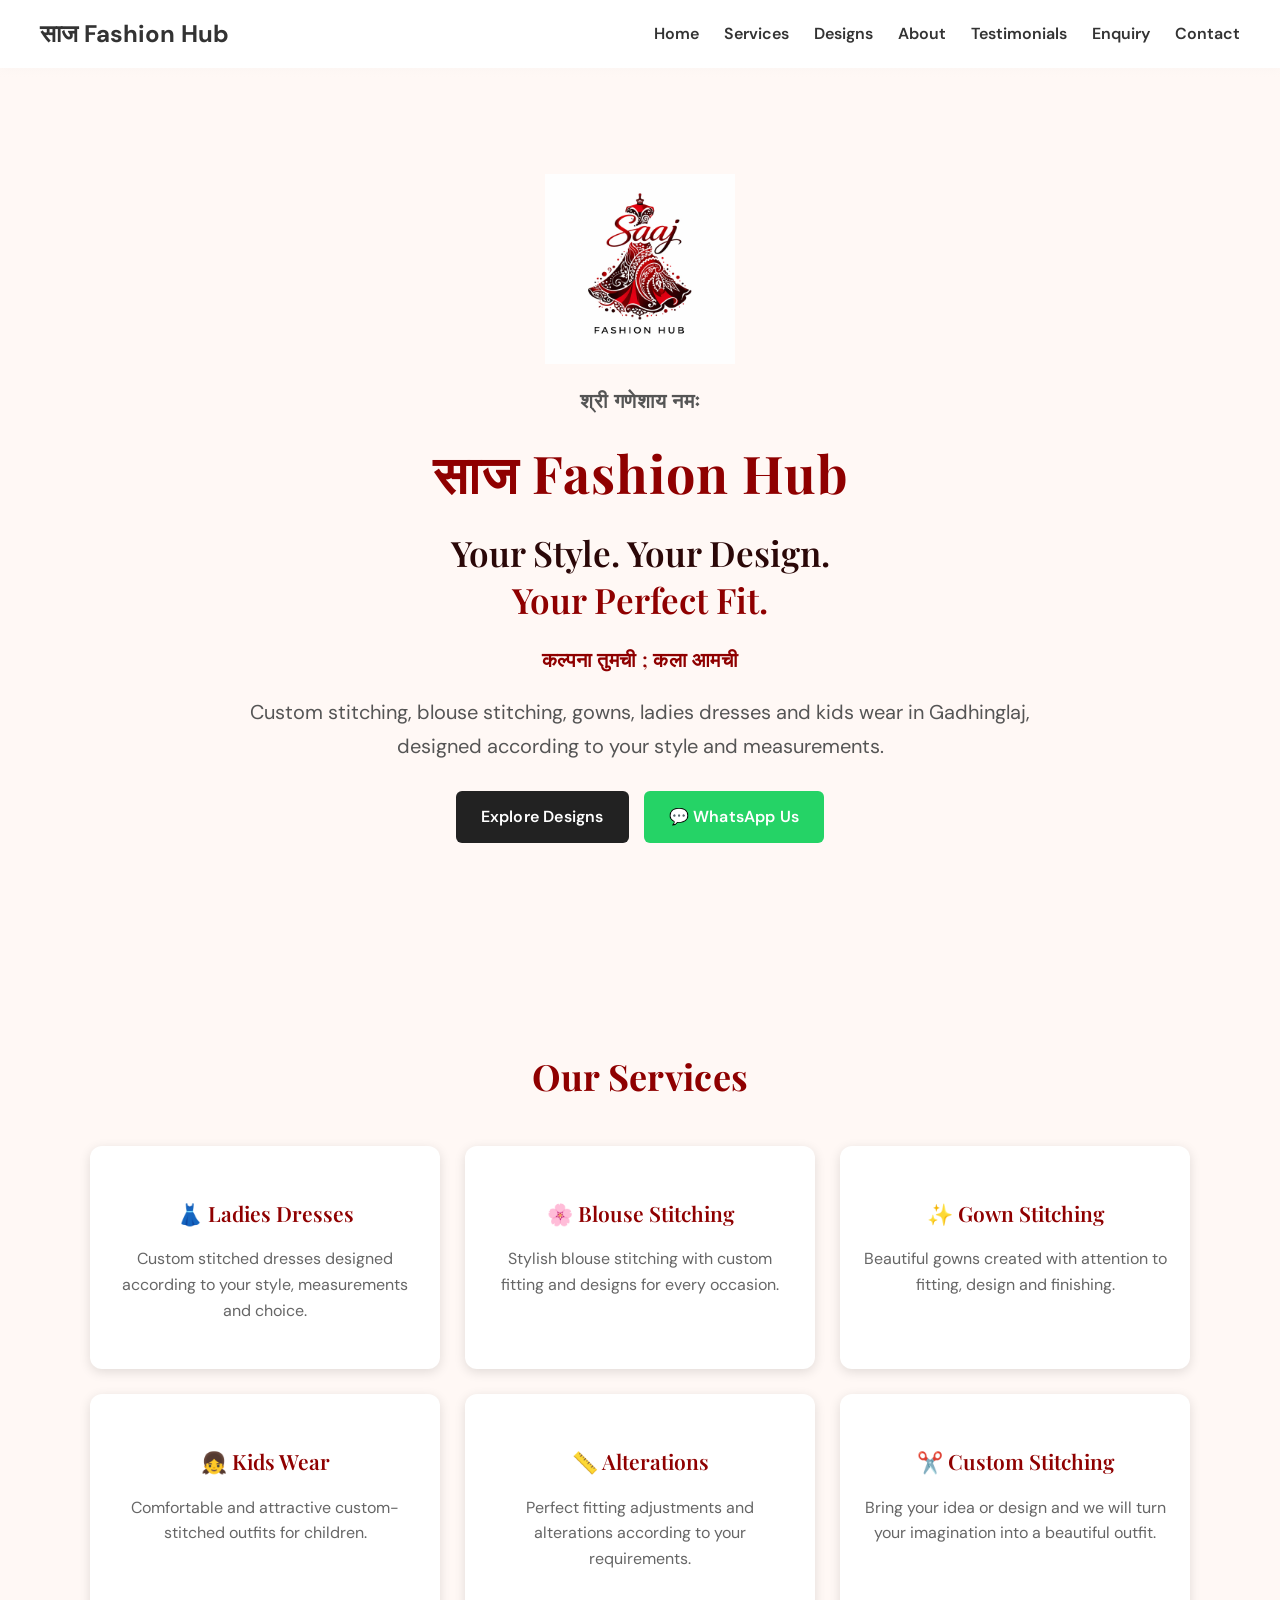
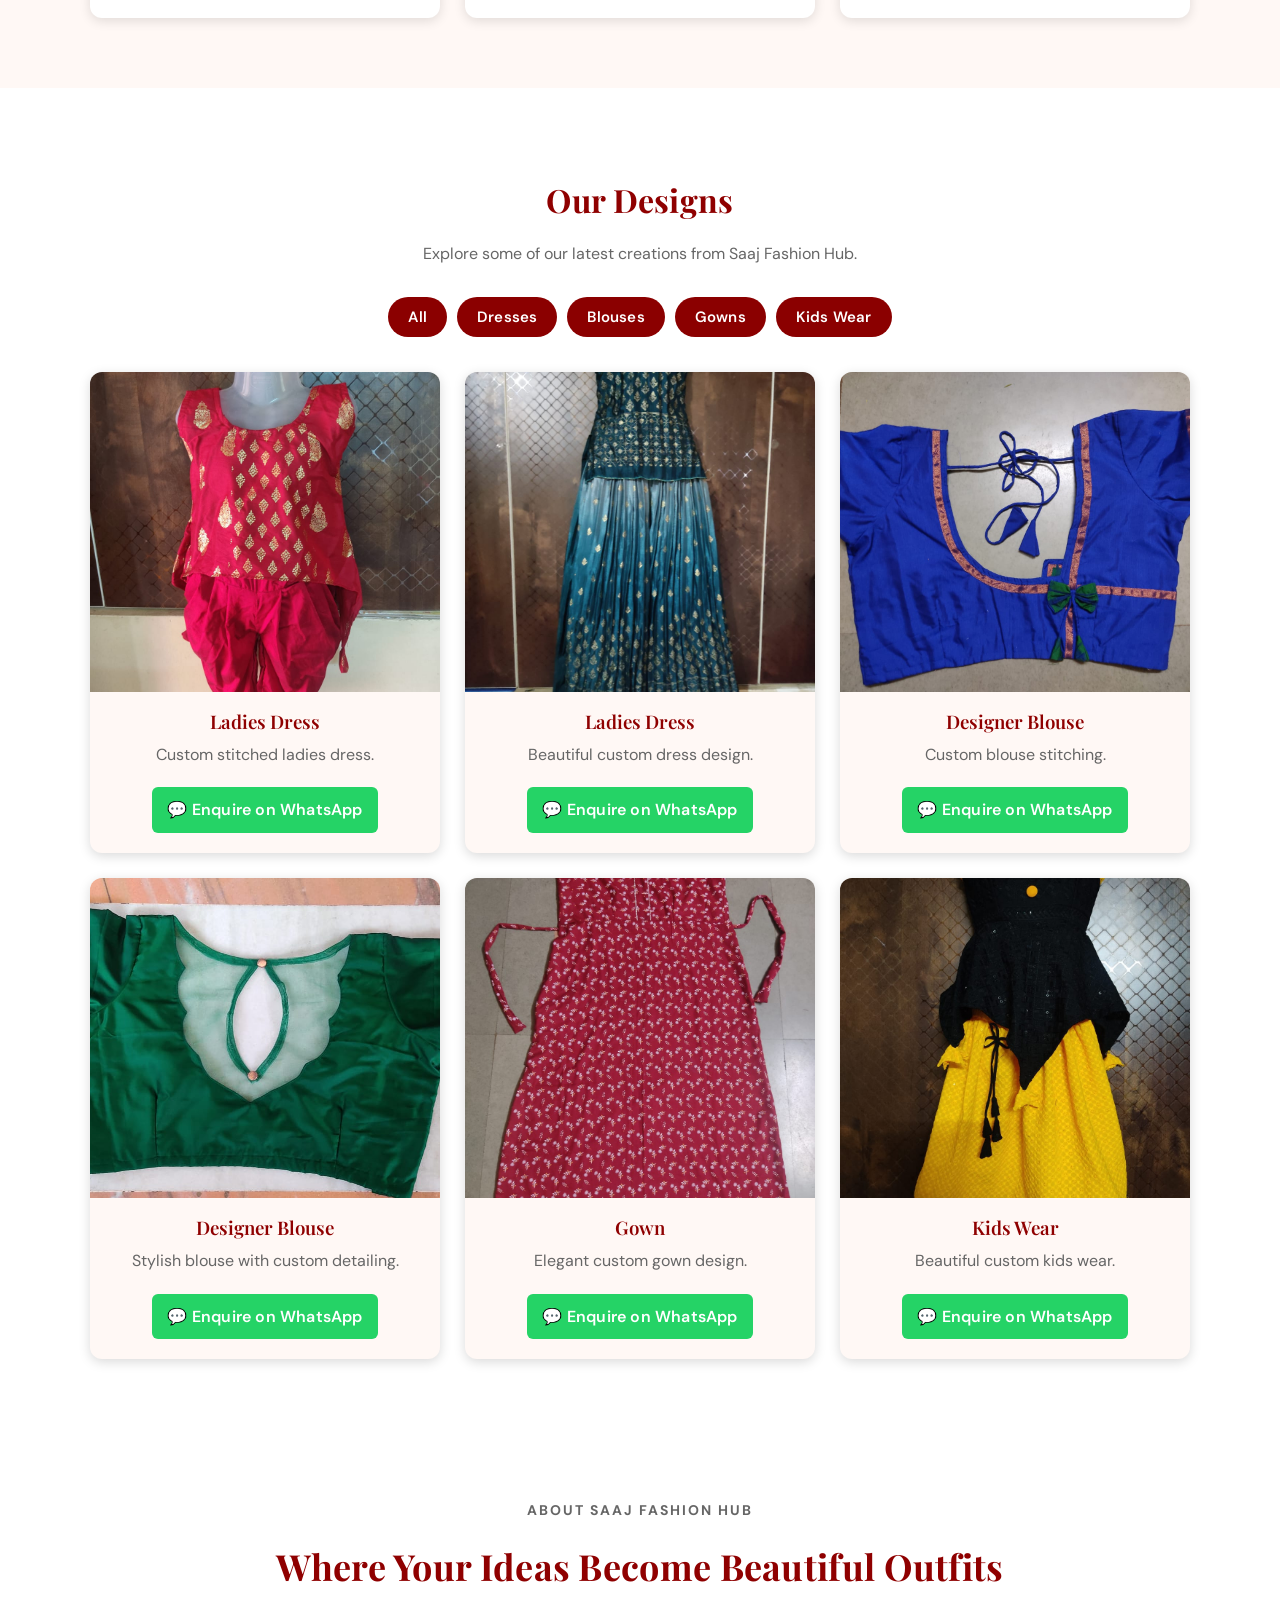
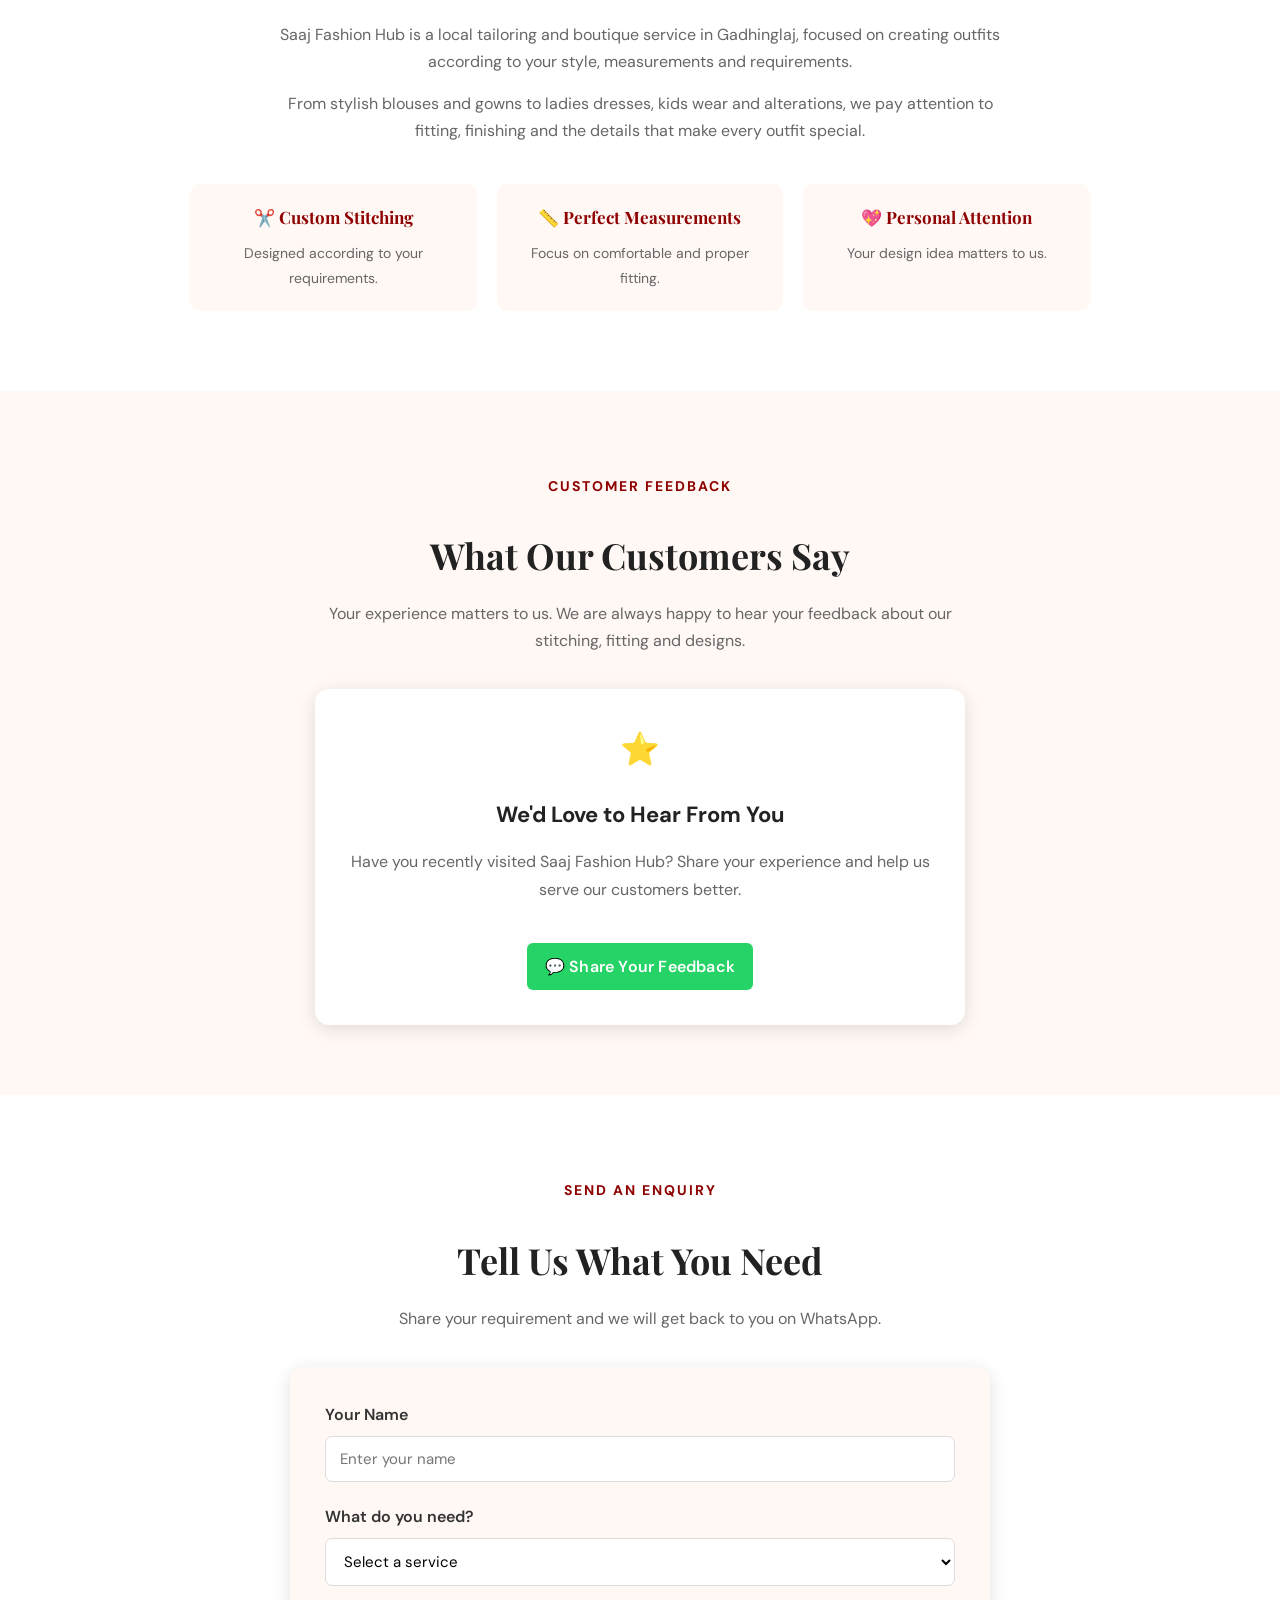
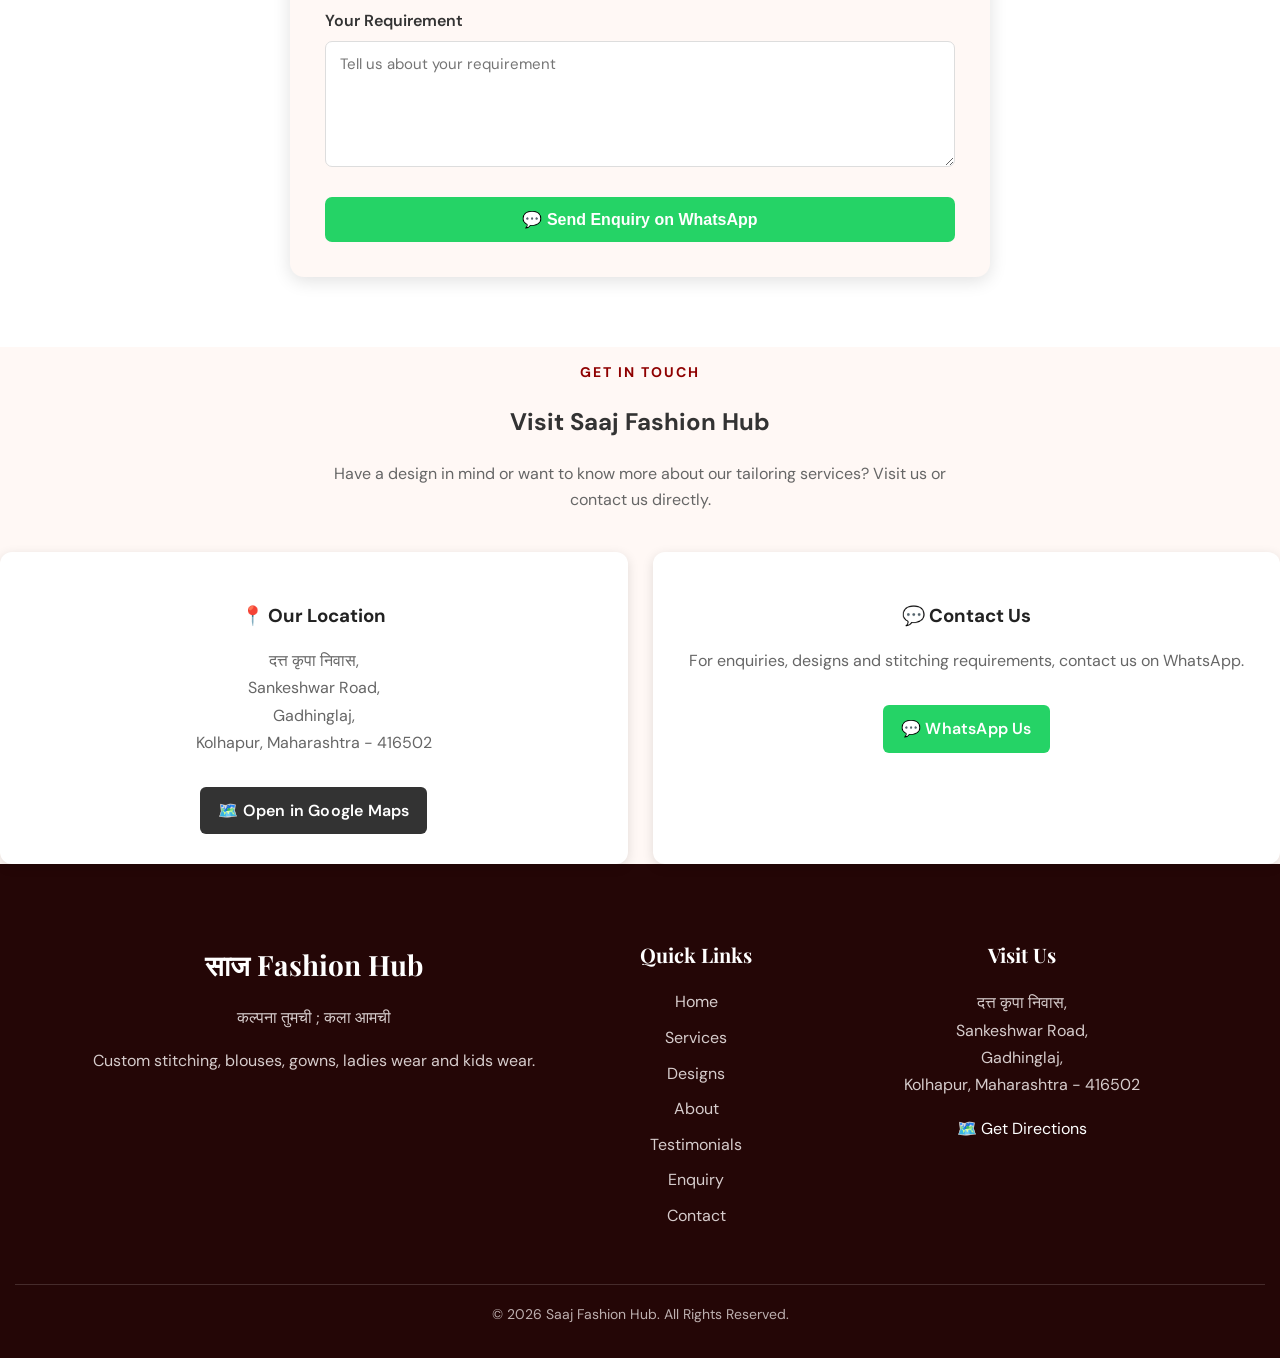
==== commit 0649627f: "Add customer enquiry form" ====
--- a/index.html
+++ b/index.html
@@ -42,6 +42,7 @@
             <a href="#designs">Designs</a>
             <a href="#about">About</a>
             <a href="#testimonials">Testimonials</a>
+            <a href="#enquiry">Enquiry</a>
             <a href="#contact">Contact</a>
         </div>
 
@@ -403,6 +404,57 @@
         </div>
     </div>
 </section>
+<section class="enquiry" id="enquiry">
+    <div class="enquiry-container">
+
+        <p class="enquiry-small">SEND AN ENQUIRY</p>
+
+        <h2>Tell Us What You Need</h2>
+
+        <p class="enquiry-intro">
+            Share your requirement and we will get back to you on WhatsApp.
+        </p>
+
+        <form id="enquiryForm" class="enquiry-form">
+
+            <div class="form-group">
+                <label for="customerName">Your Name</label>
+                <input
+                    type="text"
+                    id="customerName"
+                    placeholder="Enter your name"
+                    required>
+            </div>
+
+            <div class="form-group">
+                <label for="service">What do you need?</label>
+                <select id="service" required>
+                    <option value="">Select a service</option>
+                    <option value="Ladies Dress">Ladies Dress</option>
+                    <option value="Blouse">Blouse</option>
+                    <option value="Gown">Gown</option>
+                    <option value="Kids Wear">Kids Wear</option>
+                    <option value="Alteration">Alteration</option>
+                    <option value="Custom Stitching">Custom Stitching</option>
+                </select>
+            </div>
+
+            <div class="form-group">
+                <label for="requirement">Your Requirement</label>
+                <textarea
+                    id="requirement"
+                    rows="5"
+                    placeholder="Tell us about your requirement"
+                    required></textarea>
+            </div>
+
+            <button type="submit" class="enquiry-button">
+                💬 Send Enquiry on WhatsApp
+            </button>
+
+        </form>
+    </div>
+</section>
 
             <p class="contact-small">
                 GET IN TOUCH
@@ -497,6 +549,8 @@
                 <a href="#services">Services</a>
                 <a href="#designs">Designs</a>
                 <a href="#about">About</a>
+                <a href="#testimonials">Testimonials</a>
+                <a href="#enquiry">Enquiry</a>
                 <a href="#contact">Contact</a>
 
             </div>
@@ -597,6 +651,26 @@
     }
 });
 </script>
+<script>
+document.getElementById("enquiryForm").addEventListener("submit", function(event) {
+    event.preventDefault();
+
+    const name = document.getElementById("customerName").value.trim();
+    const service = document.getElementById("service").value;
+    const requirement = document.getElementById("requirement").value.trim();
+
+    const message = `Hello Saaj Fashion Hub,
+
+Name: ${name}
+Service: ${service}
+Requirement: ${requirement}`;
+
+    const whatsappUrl =
+        "https://wa.me/9764512501?text=" + encodeURIComponent(message);
+
+    window.open(whatsappUrl, "_blank");
+});
+</script>
 
 </body>
 
--- a/style.css
+++ b/style.css
@@ -1338,4 +1338,111 @@
     .feedback-card {
         padding: 30px 20px;
     }
+}
+
+/* Enquiry Section */
+
+.enquiry {
+    padding: 70px 20px;
+    background: #fff;
+    text-align: center;
+}
+
+.enquiry-container {
+    max-width: 700px;
+    margin: auto;
+}
+
+.enquiry-small {
+    color: #8f0000;
+    font-size: 14px;
+    font-weight: 700;
+    letter-spacing: 2px;
+    margin-bottom: 10px;
+}
+
+.enquiry h2 {
+    font-family: 'Playfair Display', Georgia, serif;
+    font-size: 36px;
+    color: #222;
+    margin-bottom: 15px;
+}
+
+.enquiry-intro {
+    color: #666;
+    line-height: 1.7;
+    margin-bottom: 35px;
+}
+
+.enquiry-form {
+    background: #fff8f5;
+    padding: 35px;
+    border-radius: 14px;
+    box-shadow: 0 4px 18px rgba(0,0,0,0.12);
+    text-align: left;
+}
+
+.form-group {
+    margin-bottom: 22px;
+}
+
+.form-group label {
+    display: block;
+    margin-bottom: 8px;
+    font-weight: 600;
+    color: #333;
+}
+
+.form-group input,
+.form-group select,
+.form-group textarea {
+    width: 100%;
+    padding: 12px 14px;
+    border: 1px solid #ddd;
+    border-radius: 7px;
+    font-family: 'DM Sans', Arial, sans-serif;
+    font-size: 15px;
+    box-sizing: border-box;
+    background: white;
+}
+
+.form-group textarea {
+    resize: vertical;
+}
+
+.form-group input:focus,
+.form-group select:focus,
+.form-group textarea:focus {
+    outline: none;
+    border-color: #8f0000;
+}
+
+.enquiry-button {
+    width: 100%;
+    padding: 13px;
+    border: none;
+    border-radius: 7px;
+    background: #25D366;
+    color: white;
+    font-size: 16px;
+    font-weight: 700;
+    cursor: pointer;
+}
+
+.enquiry-button:hover {
+    opacity: 0.88;
+}
+
+@media screen and (max-width: 768px) {
+    .enquiry {
+        padding: 55px 18px;
+    }
+
+    .enquiry h2 {
+        font-size: 29px;
+    }
+
+    .enquiry-form {
+        padding: 25px 20px;
+    }
 }
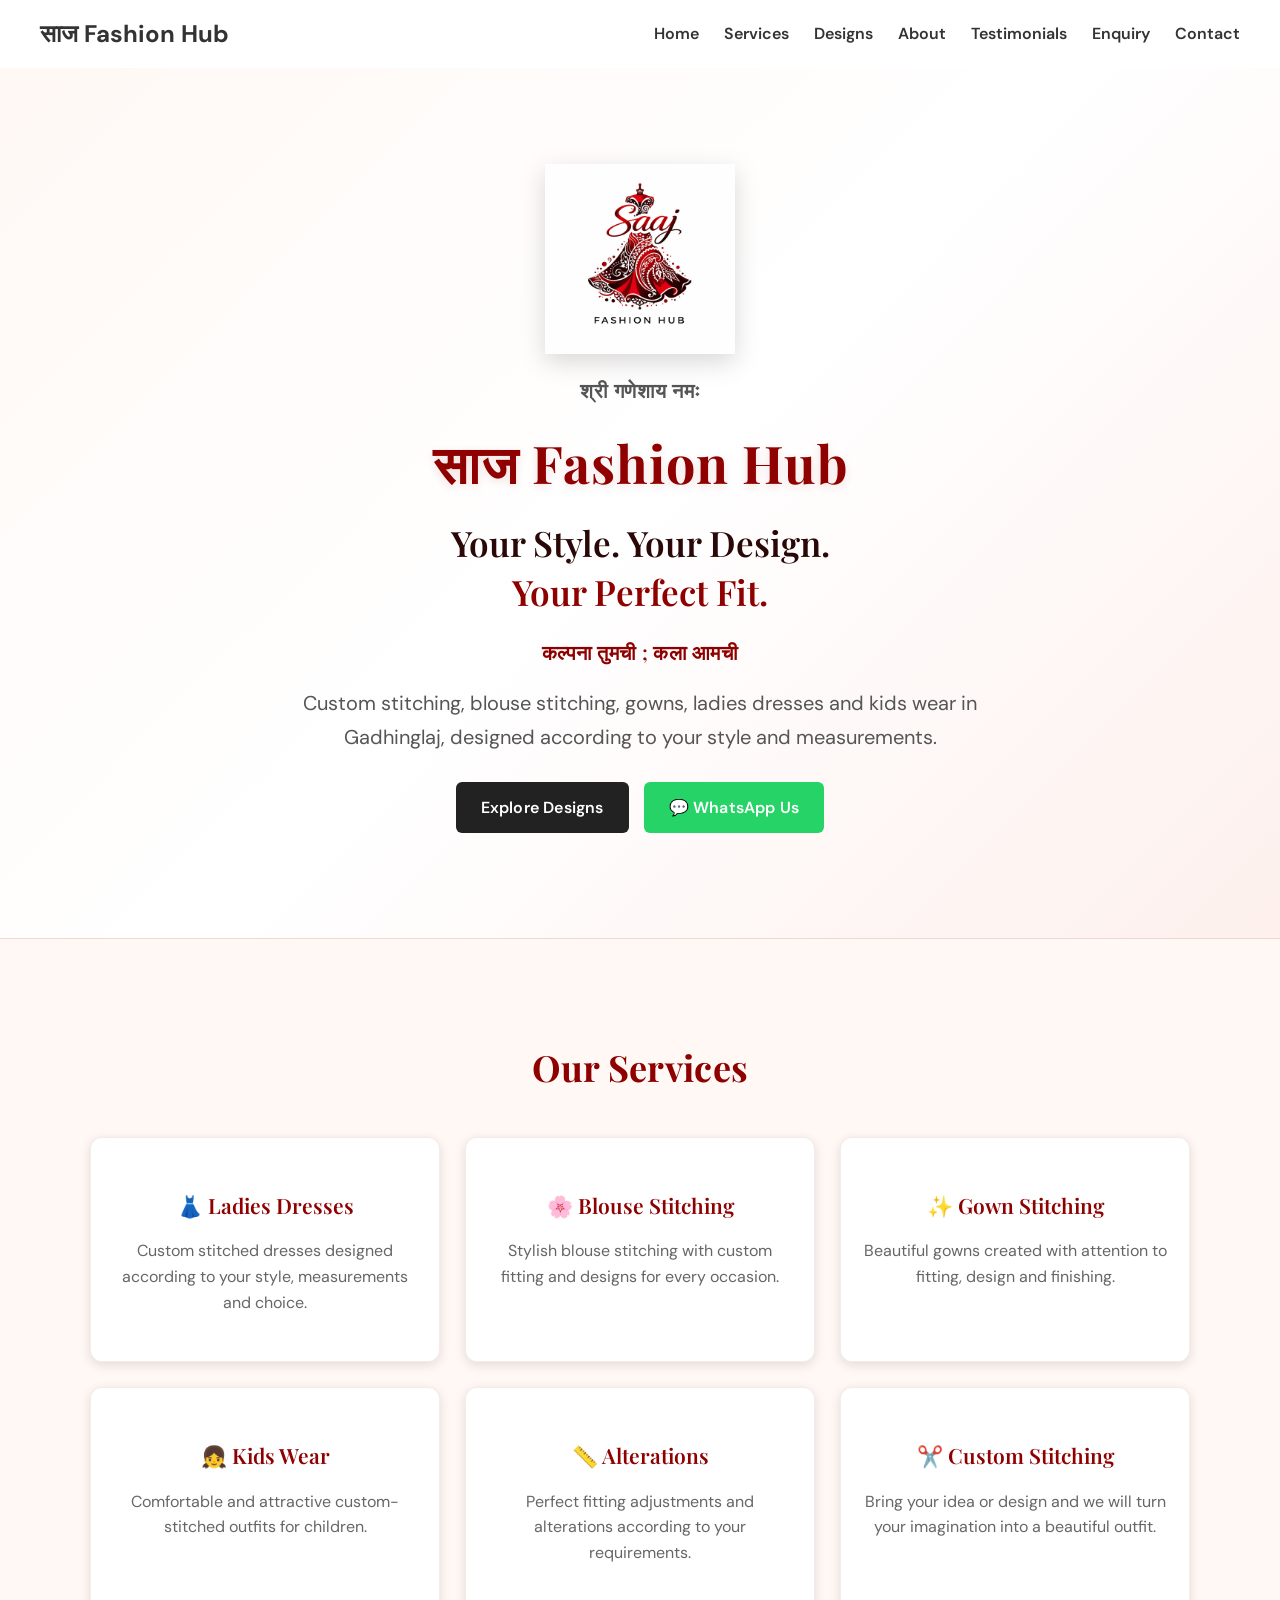
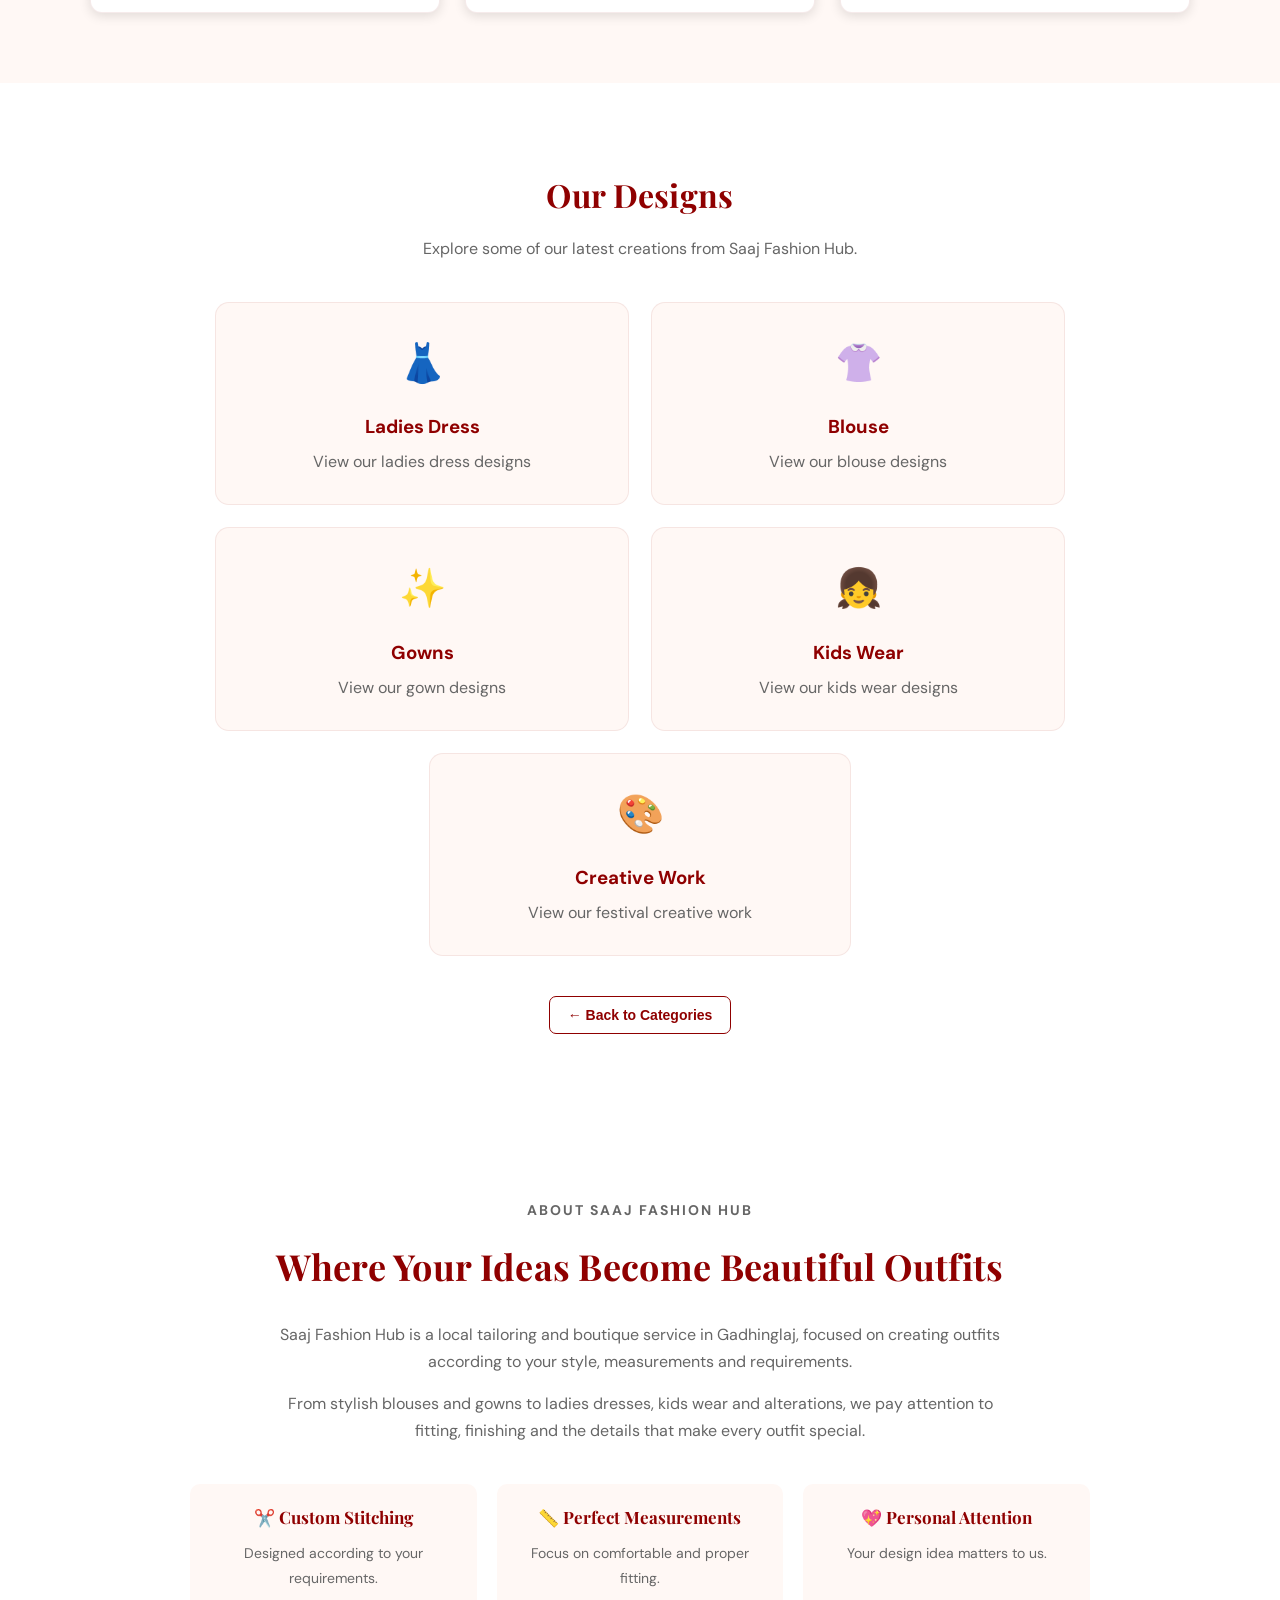
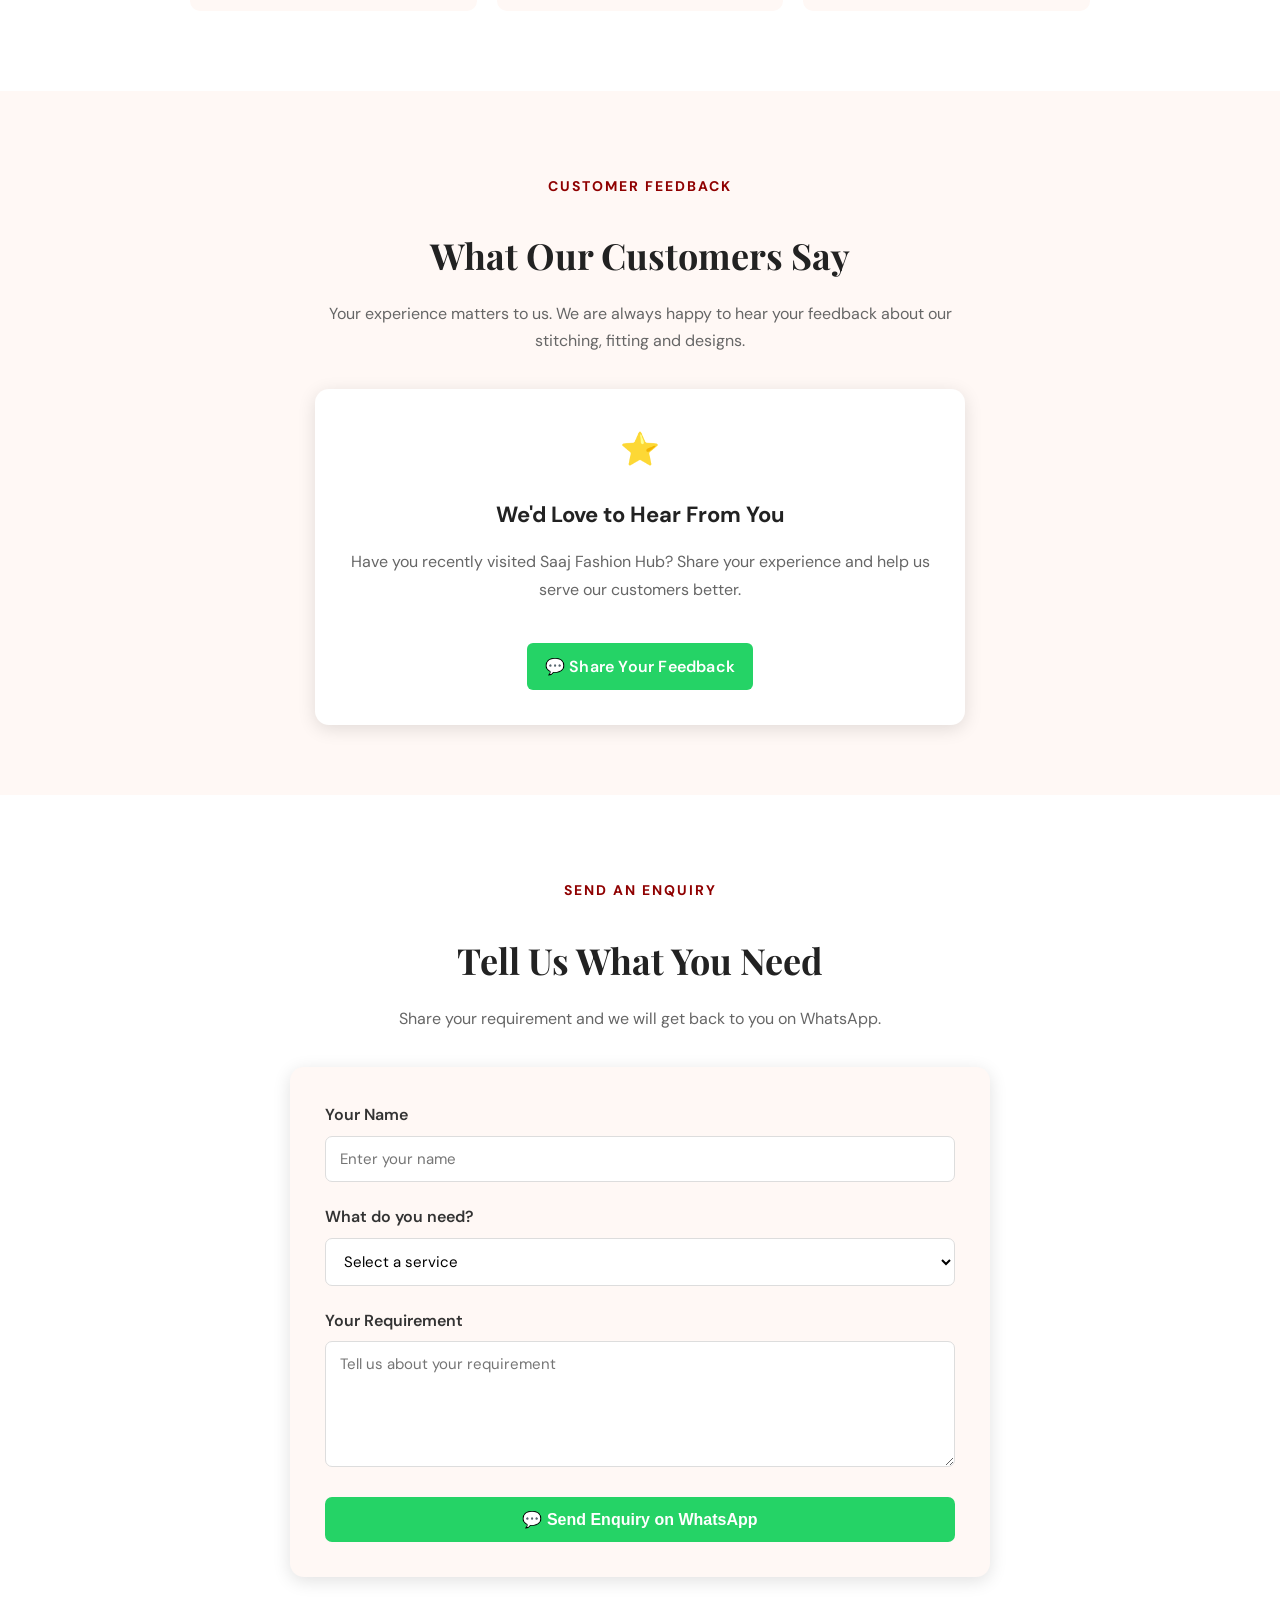
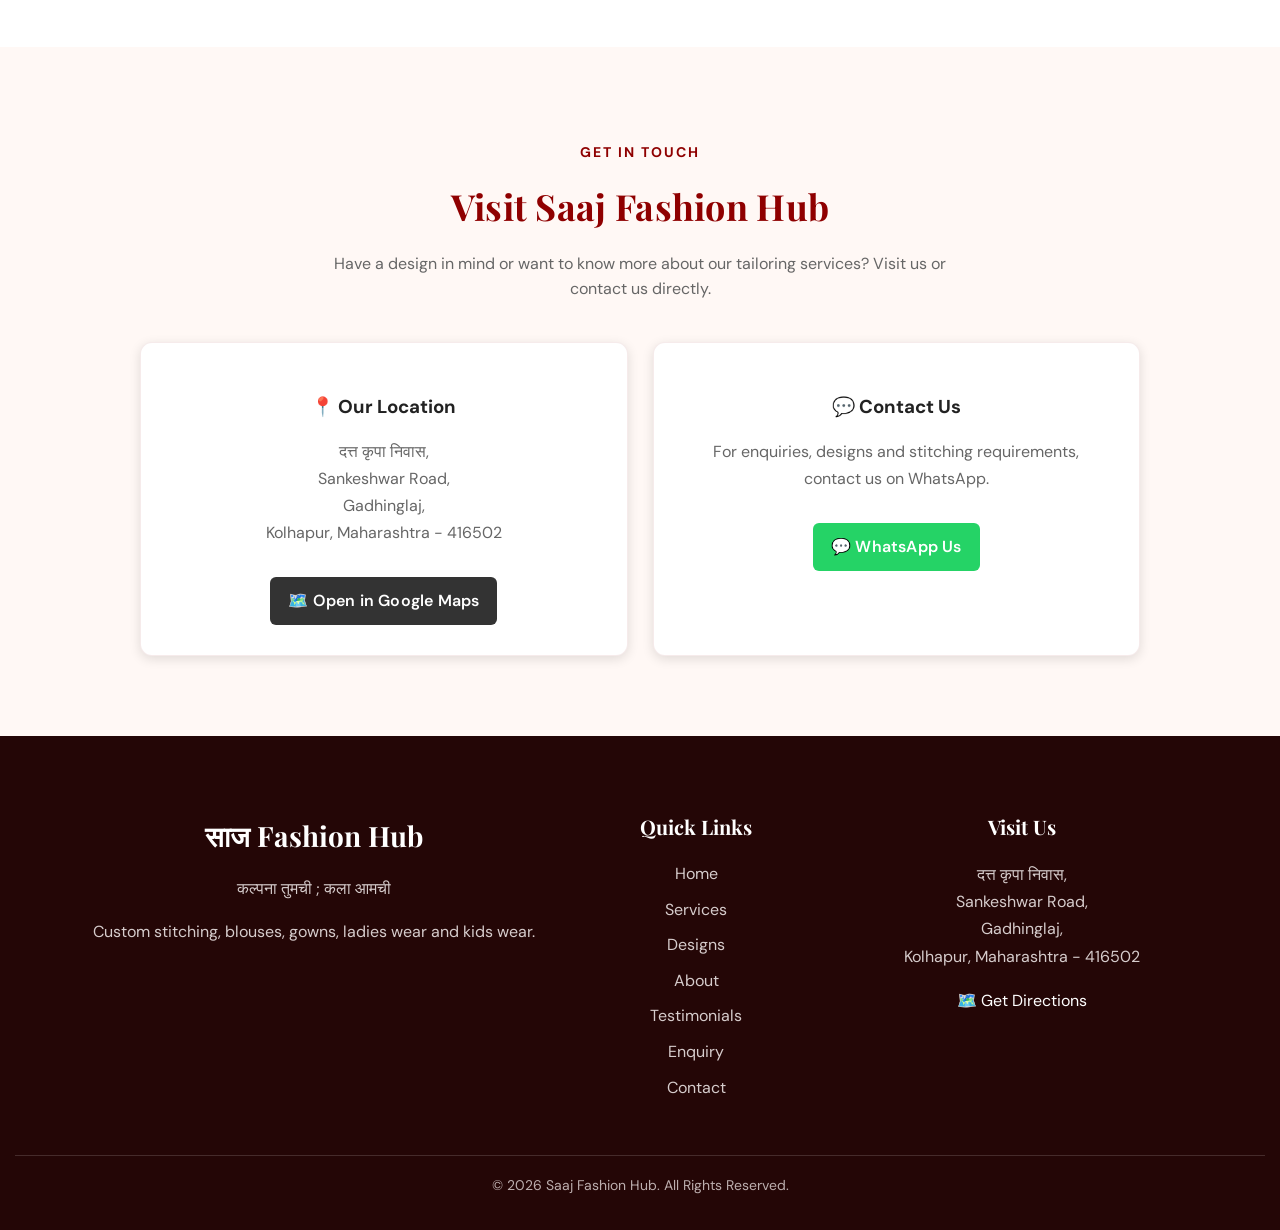
==== commit ef629b7d: "Complete design catalogue" ====
--- a/index.html
+++ b/index.html
@@ -155,168 +155,113 @@
 
     <section class="designs" id="designs">
 
-        <h2>Our Designs</h2>
-
-        <p>
-            Explore some of our latest creations from Saaj Fashion Hub.
-        </p>
-
-        <div class="filter-buttons">
-
-            <button onclick="filterDesigns('all')">All</button>
-            <button onclick="filterDesigns('dress')">Dresses</button>
-            <button onclick="filterDesigns('blouse')">Blouses</button>
-            <button onclick="filterDesigns('gown')">Gowns</button>
-            <button onclick="filterDesigns('kids')">Kids Wear</button>
-
-        </div>
-
-
-        <div class="design-container">
-
-            <div class="design-card dress">
-
-                <img src="images/ladies-dress-1.jpg"
-                    alt="Ladies dress stitching design in Gadhinglaj"
-                    loading="lazy"
-                    onclick="openImage(this.src)">
-
-                <h3>Ladies Dress</h3>
-
-                <p>
-                    Custom stitched ladies dress.
-                </p>
-
-                <a href="https://wa.me/9764512501?text=Hello%20Saaj%20Fashion%20Hub%2C%20I%20am%20interested%20in%20the%20Ladies%20Dress.%20I%20would%20like%20to%20know%20more%20about%20the%20price%20and%20stitching%20options."
-                    target="_blank"
-                    rel="noopener noreferrer"
-                    class="whatsapp-button">
-                    💬 Enquire on WhatsApp
-                </a>
-
-            </div>
-
-
-            <div class="design-card dress">
-
-                <img src="images/ladies-dress-2.jpg"
-                    alt="Ladies dress custom stitching design"
-                    loading="lazy"
-                    onclick="openImage(this.src)">
-
-                <h3>Ladies Dress</h3>
-
-                <p>
-                    Beautiful custom dress design.
-                </p>
-
-                <a href="https://wa.me/9764512501?text=Hello%20Saaj%20Fashion%20Hub%2C%20I%20am%20interested%20in%20the%20Ladies%20Dress.%20I%20would%20like%20to%20know%20more%20about%20the%20price%20and%20stitching%20options."
-                    target="_blank"
-                    rel="noopener noreferrer"
-                    class="whatsapp-button">
-                    💬 Enquire on WhatsApp
-                </a>
-
-            </div>
-
-
-            <div class="design-card blouse">
-
-                <img src="images/blouse-1.jpg"
-                    alt="Designer blouse stitching design in Gadhinglaj"
-                    loading="lazy"
-                    onclick="openImage(this.src)">
-
-                <h3>Designer Blouse</h3>
-
-                <p>
-                    Custom blouse stitching.
-                </p>
-
-                <a href="https://wa.me/9764512501?text=Hello%20Saaj%20Fashion%20Hub%2C%20I%20am%20interested%20in%20the%20Designer%20Blouse.%20I%20would%20like%20to%20know%20more%20about%20the%20price%20and%20stitching%20options."
-                    target="_blank"
-                    rel="noopener noreferrer"
-                    class="whatsapp-button">
-                    💬 Enquire on WhatsApp
-                </a>
-
-            </div>
-
-
-            <div class="design-card blouse">
-
-                <img src="images/blouse-2.jpg"
-                    alt="Stylish custom blouse stitching design"
-                    loading="lazy"
-                    onclick="openImage(this.src)">
-
-                <h3>Designer Blouse</h3>
-
-                <p>
-                    Stylish blouse with custom detailing.
-                </p>
-
-                <a href="https://wa.me/9764512501?text=Hello%20Saaj%20Fashion%20Hub%2C%20I%20am%20interested%20in%20the%20Designer%20Blouse.%20I%20would%20like%20to%20know%20more%20about%20the%20price%20and%20stitching%20options."
-                    target="_blank"
-                    rel="noopener noreferrer"
-                    class="whatsapp-button">
-                    💬 Enquire on WhatsApp
-                </a>
-
-            </div>
-
-
-            <div class="design-card gown">
-
-                <img src="images/gown-1.jpg"
-                    alt="Custom gown stitching design in Gadhinglaj"
-                    loading="lazy"
-                    onclick="openImage(this.src)">
-
-                <h3>Gown</h3>
-
-                <p>
-                    Elegant custom gown design.
-                </p>
-
-                <a href="https://wa.me/9764512501?text=Hello%20Saaj%20Fashion%20Hub%2C%20I%20am%20interested%20in%20the%20Gown%20design.%20I%20would%20like%20to%20know%20more%20about%20the%20price%20and%20stitching%20options."
-   target="_blank"
-   rel="noopener noreferrer"
-   class="whatsapp-button">
-    💬 Enquire on WhatsApp
-</a>
-
-            </div>
-
-
-            <div class="design-card kids">
-
-                <img src="images/kids-wear-1.jpg"
-                    alt="Custom kids wear stitching design"
-                    loading="lazy"
-                    onclick="openImage(this.src)">
-
-                <h3>Kids Wear</h3>
-
-                <p>
-                    Beautiful custom kids wear.
-                </p>
-
-                <a href="https://wa.me/9764512501?text=Hello%20Saaj%20Fashion%20Hub%2C%20I%20am%20interested%20in%20the%20Kids%20Wear.%20I%20would%20like%20to%20know%20more%20about%20the%20price%20and%20stitching%20options."
-                    target="_blank"
-                    rel="noopener noreferrer"
-                    class="whatsapp-button">
-                    💬 Enquire on WhatsApp
-                </a>
-
-            </div>
-
-        </div>
-
-    </section>
-
-
-    <section class="about" id="about">
+    <h2>Our Designs</h2>
+
+    <p>
+        Explore some of our latest creations from Saaj Fashion Hub.
+    </p>
+
+    <div class="work-categories">
+
+        <div class="work-category" onclick="showCategory('ladies-dress')">
+            <div class="category-icon">👗</div>
+            <h3>Ladies Dress</h3>
+            <p>View our ladies dress designs</p>
+        </div>
+
+        <div class="work-category" onclick="showCategory('blouse')">
+            <div class="category-icon">👚</div>
+            <h3>Blouse</h3>
+            <p>View our blouse designs</p>
+        </div>
+
+        <div class="work-category" onclick="showCategory('gown')">
+            <div class="category-icon">✨</div>
+            <h3>Gowns</h3>
+            <p>View our gown designs</p>
+        </div>
+
+        <div class="work-category" onclick="showCategory('kids')">
+            <div class="category-icon">👧</div>
+            <h3>Kids Wear</h3>
+            <p>View our kids wear designs</p>
+        </div>
+
+        <div class="work-category work-category-center" onclick="showCategory('creative')">
+            <div class="category-icon">🎨</div>
+            <h3>Creative Work</h3>
+            <p>View our festival creative work</p>
+        </div>
+
+    </div>
+    <button type="button" class="back-to-categories" onclick="showCategories()">
+    ← Back to Categories
+    </button>
+
+    <div class="design-container" id="designGallery" style="display: none;">
+
+        <div class="design-card" data-category="ladies-dress">
+            <img src="images/ladies-dress/dress-01.jpg" alt="Ladies dress stitching design in Gadhinglaj" loading="lazy" onclick="openImage(this.src)">
+            <h3>Ladies Dress</h3>
+            <p>Custom stitched ladies dress.</p>
+            <a href="https://wa.me/9764512501?text=Hello%20Saaj%20Fashion%20Hub%2C%20I%20am%20interested%20in%20the%20Ladies%20Dress.%20I%20would%20like%20to%20know%20more%20about%20the%20price%20and%20stitching%20options." target="_blank" rel="noopener noreferrer" class="whatsapp-button">💬 Enquire on WhatsApp</a>
+        </div>
+
+        <div class="design-card" data-category="ladies-dress">
+            <img src="images/ladies-dress/dress-02.jpg" alt="Ladies dress stitching design in Gadhinglaj" loading="lazy" onclick="openImage(this.src)">
+            <h3>Ladies Dress</h3>
+            <p>Custom stitched ladies dress.</p>
+            <a href="https://wa.me/9764512501?text=Hello%20Saaj%20Fashion%20Hub%2C%20I%20am%20interested%20in%20the%20Ladies%20Dress.%20I%20would%20like%20to%20know%20more%20about%20the%20price%20and%20stitching%20options." target="_blank" rel="noopener noreferrer" class="whatsapp-button">💬 Enquire on WhatsApp</a>
+        </div>
+
+        <div class="design-card" data-category="ladies-dress">
+            <img src="images/ladies-dress/dress-03.jpg" alt="Ladies dress custom stitching design" loading="lazy" onclick="openImage(this.src)">
+            <h3>Ladies Dress</h3>
+            <p>Beautiful custom dress design.</p>
+            <a href="https://wa.me/9764512501?text=Hello%20Saaj%20Fashion%20Hub%2C%20I%20am%20interested%20in%20the%20Ladies%20Dress.%20I%20would%20like%20to%20know%20more%20about%20the%20price%20and%20stitching%20options." target="_blank" rel="noopener noreferrer" class="whatsapp-button">💬 Enquire on WhatsApp</a>
+        </div>
+
+        <div class="design-card" data-category="blouse">
+            <img src="images/blouse/blouse-01.jpg" alt="Stylish custom blouse stitching design" loading="lazy" onclick="openImage(this.src)">
+            <h3>Designer Blouse</h3>
+            <p>Custom blouse stitching.</p>
+            <a href="https://wa.me/9764512501?text=Hello%20Saaj%20Fashion%20Hub%2C%20I%20am%20interested%20in%20the%20Designer%20Blouse.%20I%20would%20like%20to%20know%20more%20about%20the%20price%20and%20stitching%20options." target="_blank" rel="noopener noreferrer" class="whatsapp-button">💬 Enquire on WhatsApp</a>
+        </div>
+
+        <div class="design-card" data-category="blouse">
+            <img src="images/blouse/blouse-02.jpg" alt="Stylish custom blouse stitching design" loading="lazy" onclick="openImage(this.src)">
+            <h3>Designer Blouse</h3>
+            <p>Stylish blouse with custom detailing.</p>
+            <a href="https://wa.me/9764512501?text=Hello%20Saaj%20Fashion%20Hub%2C%20I%20am%20interested%20in%20the%20Designer%20Blouse.%20I%20would%20like%20to%20know%20more%20about%20the%20price%20and%20stitching%20options." target="_blank" rel="noopener noreferrer" class="whatsapp-button">💬 Enquire on WhatsApp</a>
+        </div>
+
+        <div class="design-card" data-category="blouse">
+            <img src="images/blouse/blouse-03.jpg"alt="Stylish custom blouse stitching design" loading="lazy" onclick="openImage(this.src)">
+            <h3>Designer Blouse</h3>
+            <p>Stylish blouse with custom detailing.</p>
+            <a href="https://wa.me/9764512501" target="_blank" rel="noopener noreferrer" class="whatsapp-button"> 💬 Enquire on WhatsApp </a>
+        </div>
+
+        <div class="design-card" data-category="gown">
+            <img src="images/gowns/gown-01.jpg" alt="Custom gown stitching design in Gadhinglaj" loading="lazy" onclick="openImage(this.src)">
+            <h3>Gown</h3>
+            <p>Elegant custom gown design.</p>
+            <a href="https://wa.me/9764512501?text=Hello%20Saaj%20Fashion%20Hub%2C%20I%20am%20interested%20in%20the%20Gown%20design.%20I%20would%20like%20to%20know%20more%20about%20the%20price%20and%20stitching%20options." target="_blank" rel="noopener noreferrer" class="whatsapp-button">💬 Enquire on WhatsApp</a>
+        </div>
+
+        <div class="design-card" data-category="kids">
+            <img src="images/kids-wear/kids-wear-01.jpg" alt="Custom kids wear stitching design" loading="lazy" onclick="openImage(this.src)">
+            <h3>Kids Wear</h3>
+            <p>Beautiful custom kids wear.</p>
+            <a href="https://wa.me/9764512501?text=Hello%20Saaj%20Fashion%20Hub%2C%20I%20am%20interested%20in%20the%20Kids%20Wear.%20I%20would%20like%20to%20know%20more%20about%20the%20price%20and%20stitching%20options." target="_blank" rel="noopener noreferrer" class="whatsapp-button">💬 Enquire on WhatsApp</a>
+        </div>
+
+    </div>
+
+</section>
+
+
+<section class="about" id="about">
 
         <div class="about-container">
 
@@ -456,6 +401,10 @@
     </div>
 </section>
 
+    <section class="contact" id="contact">
+
+        <div class="contact-container">
+
             <p class="contact-small">
                 GET IN TOUCH
             </p>
@@ -472,42 +421,27 @@
             <div class="contact-details">
 
                 <div class="contact-card">
-
                     <h3>📍 Our Location</h3>
-
                     <p>
                         दत्त कृपा निवास,<br>
                         Sankeshwar Road,<br>
                         Gadhinglaj,<br>
                         Kolhapur, Maharashtra - 416502
                     </p>
-
-                    <a href="https://maps.app.goo.gl/RDECCfqdsTV9KiGFA"
-                        target="_blank"
-                        rel="noopener noreferrer"
-                        class="map-button">
+                    <a href="https://maps.app.goo.gl/RDECCfqdsTV9KiGFA" target="_blank" rel="noopener noreferrer" class="map-button">
                         🗺️ Open in Google Maps
                     </a>
-
                 </div>
 
-
                 <div class="contact-card">
-
                     <h3>💬 Contact Us</h3>
-
                     <p>
                         For enquiries, designs and stitching
                         requirements, contact us on WhatsApp.
                     </p>
-
-                    <a href="https://wa.me/9764512501"
-                        target="_blank"
-                        rel="noopener noreferrer"
-                        class="whatsapp-contact">
+                    <a href="https://wa.me/9764512501" target="_blank" rel="noopener noreferrer" class="whatsapp-contact">
                         💬 WhatsApp Us
                     </a>
-
                 </div>
 
             </div>
@@ -593,84 +527,89 @@
 
     <script>
 
-        function filterDesigns(category) {
-
-            const cards = document.querySelectorAll(".design-card");
+        function showCategory(category) {
+            const gallery = document.getElementById("designGallery");
+            const cards = gallery.querySelectorAll(".design-card");
+
+            gallery.style.display = "grid";
 
             cards.forEach(function (card) {
-
-                if (category === "all") {
+                if (card.dataset.category === category) {
                     card.style.display = "block";
-                }
-                else if (card.classList.contains(category)) {
-                    card.style.display = "block";
-                }
-                else {
+                } else {
                     card.style.display = "none";
                 }
-
             });
 
+            gallery.scrollIntoView({
+                behavior: "smooth",
+                block: "start"
+            });
         }
-
-
-        function openImage(imageSource) {
-
-            document.getElementById("imageModal").style.display = "flex";
-
-            document.getElementById("popupImage").src = imageSource;
-
-        }
-
-
-        function closeImage() {
-
-            document.getElementById("imageModal").style.display = "none";
-
-        }
-
-    </script>
-
-
-    <div id="imageModal" class="image-modal">
-
-        <span class="close-button"
-            onclick="closeImage()">
-            &times;
-        </span>
-
-        <img id="popupImage"
-            src=""
-            alt="Saaj Fashion Hub design preview">
-
-    </div>
-    <script>
-document.getElementById("imageModal").addEventListener("click", function(event) {
+        function showCategories() {
+    document.querySelectorAll(".design-card").forEach(function(card) {
+        card.style.display = "none";
+    });
+
+    document.querySelectorAll(".category-card").forEach(function(card) {
+        card.style.display = "flex";
+    });
+
+    window.scrollTo({
+        top: document.getElementById("designs").offsetTop,
+        behavior: "smooth"
+    });
+}
+
+        document.getElementById("imageModal").addEventListener("click", function(event) {
     if (event.target === this) {
         closeImage();
     }
 });
-</script>
-<script>
-document.getElementById("enquiryForm").addEventListener("submit", function(event) {
-    event.preventDefault();
-
-    const name = document.getElementById("customerName").value.trim();
-    const service = document.getElementById("service").value;
-    const requirement = document.getElementById("requirement").value.trim();
-
-    const message = `Hello Saaj Fashion Hub,
-
-Name: ${name}
-Service: ${service}
-Requirement: ${requirement}`;
-
-    const whatsappUrl =
-        "https://wa.me/9764512501?text=" + encodeURIComponent(message);
-
-    window.open(whatsappUrl, "_blank");
-});
-</script>
+
+        function openImage(imageSource) {
+            document.getElementById("imageModal").style.display = "flex";
+            document.getElementById("popupImage").src = imageSource;
+        }
+
+        function closeImage() {
+            document.getElementById("imageModal").style.display = "none";
+        }
+
+        document.getElementById("imageModal").addEventListener("click", function (event) {
+            if (event.target === this) {
+                closeImage();
+            }
+        });
+
+        document.getElementById("designGallery").addEventListener("click", function(event) {
+            if (event.target === this) {
+                showCategories();
+            }
+        });
+
+        document.getElementById("enquiryForm").addEventListener("submit", function (event) {
+            event.preventDefault();
+
+            const name = document.getElementById("customerName").value.trim();
+            const service = document.getElementById("service").value;
+            const requirement = document.getElementById("requirement").value.trim();
+
+            const message = `Hello Saaj Fashion Hub,\n\nName: ${name}\nService: ${service}\nRequirement: ${requirement}`;
+
+            const whatsappUrl =
+                "https://wa.me/9764512501?text=" + encodeURIComponent(message);
+
+            window.open(whatsappUrl, "_blank");
+        });
+
+    </script>
+
+    <div id="imageModal" class="image-modal" onclick="if(event.target === this) closeImage()">
+
+    <img id="popupImage" src="" alt="Saaj Fashion Hub design preview">
+
+</div>
 
 </body>
 
--- a/style.css
+++ b/style.css
@@ -1445,4 +1445,324 @@
     .enquiry-form {
         padding: 25px 20px;
     }
+
+    .hero {
+    padding-top: 35px;
+}
+}
+
+/* =========================================
+   STAGE 4 - PROFESSIONAL HERO UPGRADE
+   ========================================= */
+
+.hero {
+    position: relative;
+    overflow: hidden;
+    padding: 70px 20px 80px;
+    background:
+        radial-gradient(circle at top left, rgba(143, 0, 0, 0.08), transparent 35%),
+        radial-gradient(circle at bottom right, rgba(143, 0, 0, 0.06), transparent 35%),
+        #fffaf8;
+}
+
+.hero-logo {
+    width: 190px;
+    max-width: 75%;
+    margin: 0 auto 14px;
+    display: block;
+    filter: drop-shadow(0 4px 8px rgba(0, 0, 0, 0.08));
+}
+
+.hero h1 {
+    margin: 8px 0 14px;
+    letter-spacing: 1px;
+    text-shadow: 0 2px 8px rgba(0, 0, 0, 0.06);
+}
+
+.hero-headline {
+    max-width: 750px;
+    margin: 10px auto 16px;
+    line-height: 1.4;
+}
+
+.hero-description {
+    max-width: 680px;
+    margin: 0 auto 28px;
+    line-height: 1.7;
+}
+
+@media screen and (max-width: 768px) {
+
+    .hero {
+        padding: 35px 18px 55px;
+    }
+
+    .hero-logo {
+        width: 165px;
+        margin-bottom: 10px;
+    }
+
+    .hero h1 {
+        font-size: 40px;
+    }
+
+    .hero-headline {
+        font-size: 25px;
+        line-height: 1.35;
+    }
+
+    .hero-description {
+        font-size: 16px;
+        line-height: 1.6;
+    }
+}
+
+.hero {
+    background: linear-gradient(
+        135deg,
+        #fff8f5 0%,
+        #ffffff 50%,
+        #fdf0ed 100%
+    ) !important;
+
+    border-bottom: 1px solid #f0d8d2;
+}
+
+.hero-logo {
+    filter: drop-shadow(0 8px 12px rgba(0, 0, 0, 0.15)) !important;
+}
+
+.hero h1 {
+    text-shadow: 0 3px 10px rgba(143, 0, 0, 0.12) !important;
+}
+
+/* =========================================
+   STAGE 4 - PROFESSIONAL SERVICE CARDS
+   ========================================= */
+
+.service-card {
+    transition: transform 0.3s ease, box-shadow 0.3s ease;
+    border: 1px solid rgba(143, 0, 0, 0.08);
+}
+
+.service-card:hover {
+    transform: translateY(-7px);
+    box-shadow: 0 12px 28px rgba(0, 0, 0, 0.12);
+}
+
+.service-card h3 {
+    transition: color 0.3s ease;
+}
+
+.service-card:hover h3 {
+    color: #8f0000;
+}
+
+@media screen and (max-width: 768px) {
+    .service-card {
+        transition: none;
+    }
+
+    .service-card:hover {
+        transform: none;
+    }
+}
+
+/* =========================================
+   STAGE 4 - PROFESSIONAL GALLERY
+   ========================================= */
+
+.design-card {
+    overflow: hidden;
+    border-radius: 12px;
+    position: relative;
+}
+
+.design-card img {
+    transition: transform 0.4s ease, filter 0.4s ease;
+}
+
+.design-card:hover img {
+    transform: scale(1.04);
+    filter: brightness(0.96);
+}
+
+@media screen and (max-width: 768px) {
+    .design-card img {
+        transition: none;
+    }
+
+    .design-card:hover img {
+        transform: none;
+        filter: none;
+    }
+}
+
+/* =========================================
+   STAGE 4 - PROFESSIONAL WHATSAPP BUTTONS
+   ========================================= */
+
+.whatsapp-contact,
+.enquiry-button {
+    transition: transform 0.25s ease, box-shadow 0.25s ease, opacity 0.25s ease;
+}
+
+.whatsapp-contact:hover,
+.enquiry-button:hover {
+    transform: translateY(-2px);
+    box-shadow: 0 7px 18px rgba(0, 0, 0, 0.15);
+    opacity: 0.95;
+}
+
+.whatsapp-contact:active,
+.enquiry-button:active {
+    transform: translateY(0);
+}
+
+@media screen and (max-width: 768px) {
+    .whatsapp-contact:hover,
+    .enquiry-button:hover {
+        transform: none;
+        box-shadow: none;
+    }
+}
+
+/* =========================================
+   STAGE 4 - PROFESSIONAL CONTACT SECTION
+   ========================================= */
+
+.contact-card {
+    transition: transform 0.3s ease, box-shadow 0.3s ease;
+    border: 1px solid rgba(143, 0, 0, 0.08);
+}
+
+.contact-card:hover {
+    transform: translateY(-5px);
+    box-shadow: 0 10px 24px rgba(0, 0, 0, 0.12);
+}
+
+.map-button {
+    transition: transform 0.25s ease, box-shadow 0.25s ease;
+}
+
+.map-button:hover {
+    transform: translateY(-2px);
+    box-shadow: 0 6px 16px rgba(0, 0, 0, 0.12);
+}
+
+@media screen and (max-width: 768px) {
+    .contact-card {
+        transition: none;
+    }
+
+    .contact-card:hover,
+    .map-button:hover {
+        transform: none;
+        box-shadow: none;
+    }
+}
+
+/* Work Categories */
+
+.work-categories {
+    max-width: 850px;
+    margin: 40px auto;
+    display: grid;
+    grid-template-columns: repeat(2, 1fr);
+    gap: 22px;
+}
+
+.work-category {
+    padding: 30px 20px;
+    background: #fff8f5;
+    border: 1px solid rgba(143, 0, 0, 0.08);
+    border-radius: 14px;
+    text-align: center;
+    cursor: pointer;
+    transition: transform 0.3s ease, box-shadow 0.3s ease;
+}
+
+.work-category:hover {
+    transform: translateY(-5px);
+    box-shadow: 0 10px 24px rgba(0, 0, 0, 0.12);
+}
+
+.category-icon {
+    font-size: 38px;
+    margin-bottom: 12px;
+}
+
+.work-category h3 {
+    color: #8f0000;
+    margin-bottom: 8px;
+}
+
+.work-category p {
+    color: #666;
+    margin: 0;
+    line-height: 1.5;
+}
+
+.work-category-center {
+    grid-column: 1 / 3;
+    max-width: 380px;
+    width: 100%;
+    justify-self: center;
+}
+
+@media screen and (max-width: 768px) {
+
+    .work-categories {
+        grid-template-columns: repeat(2, 1fr);
+        gap: 12px;
+        padding: 0 8px;
+    }
+
+    .work-category {
+        padding: 22px 10px;
+    }
+
+    .category-icon {
+        font-size: 30px;
+    }
+
+    .work-category h3 {
+        font-size: 16px;
+    }
+
+    .work-category p {
+        font-size: 13px;
+    }
+
+    .work-category-center {
+        grid-column: 1 / 3;
+        max-width: 200px;
+    }
+}
+
+.back-to-categories {
+    display: block;
+    margin: 0 auto 25px;
+    padding: 10px 18px;
+    border: 1px solid #8f0000;
+    border-radius: 7px;
+    background: white;
+    color: #8f0000;
+    font-size: 14px;
+    font-weight: 600;
+    cursor: pointer;
+    transition: 0.25s ease;
+}
+
+.back-to-categories:hover {
+    background: #8f0000;
+    color: white;
+    transform: translateY(-2px);
+}
+
+@media screen and (max-width: 768px) {
+    .back-to-categories {
+        padding: 9px 15px;
+        font-size: 13px;
+    }
 }
